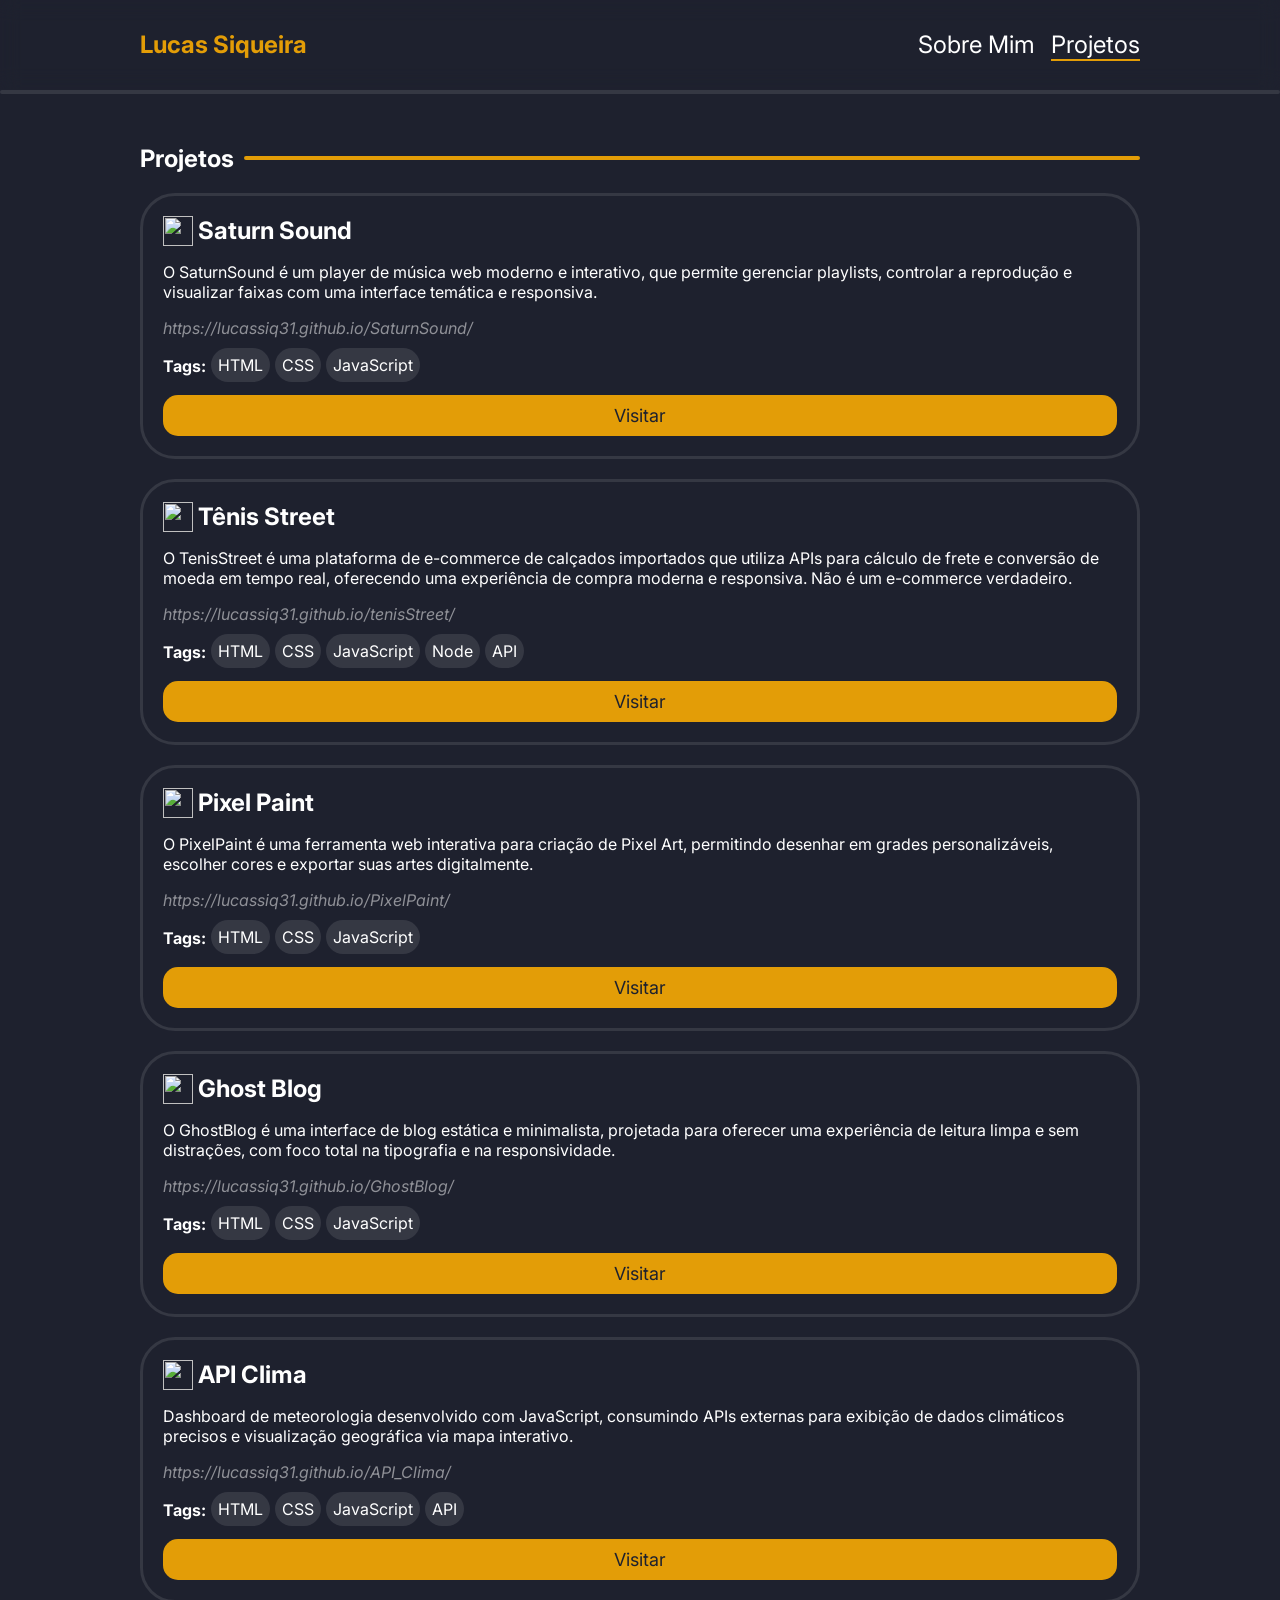
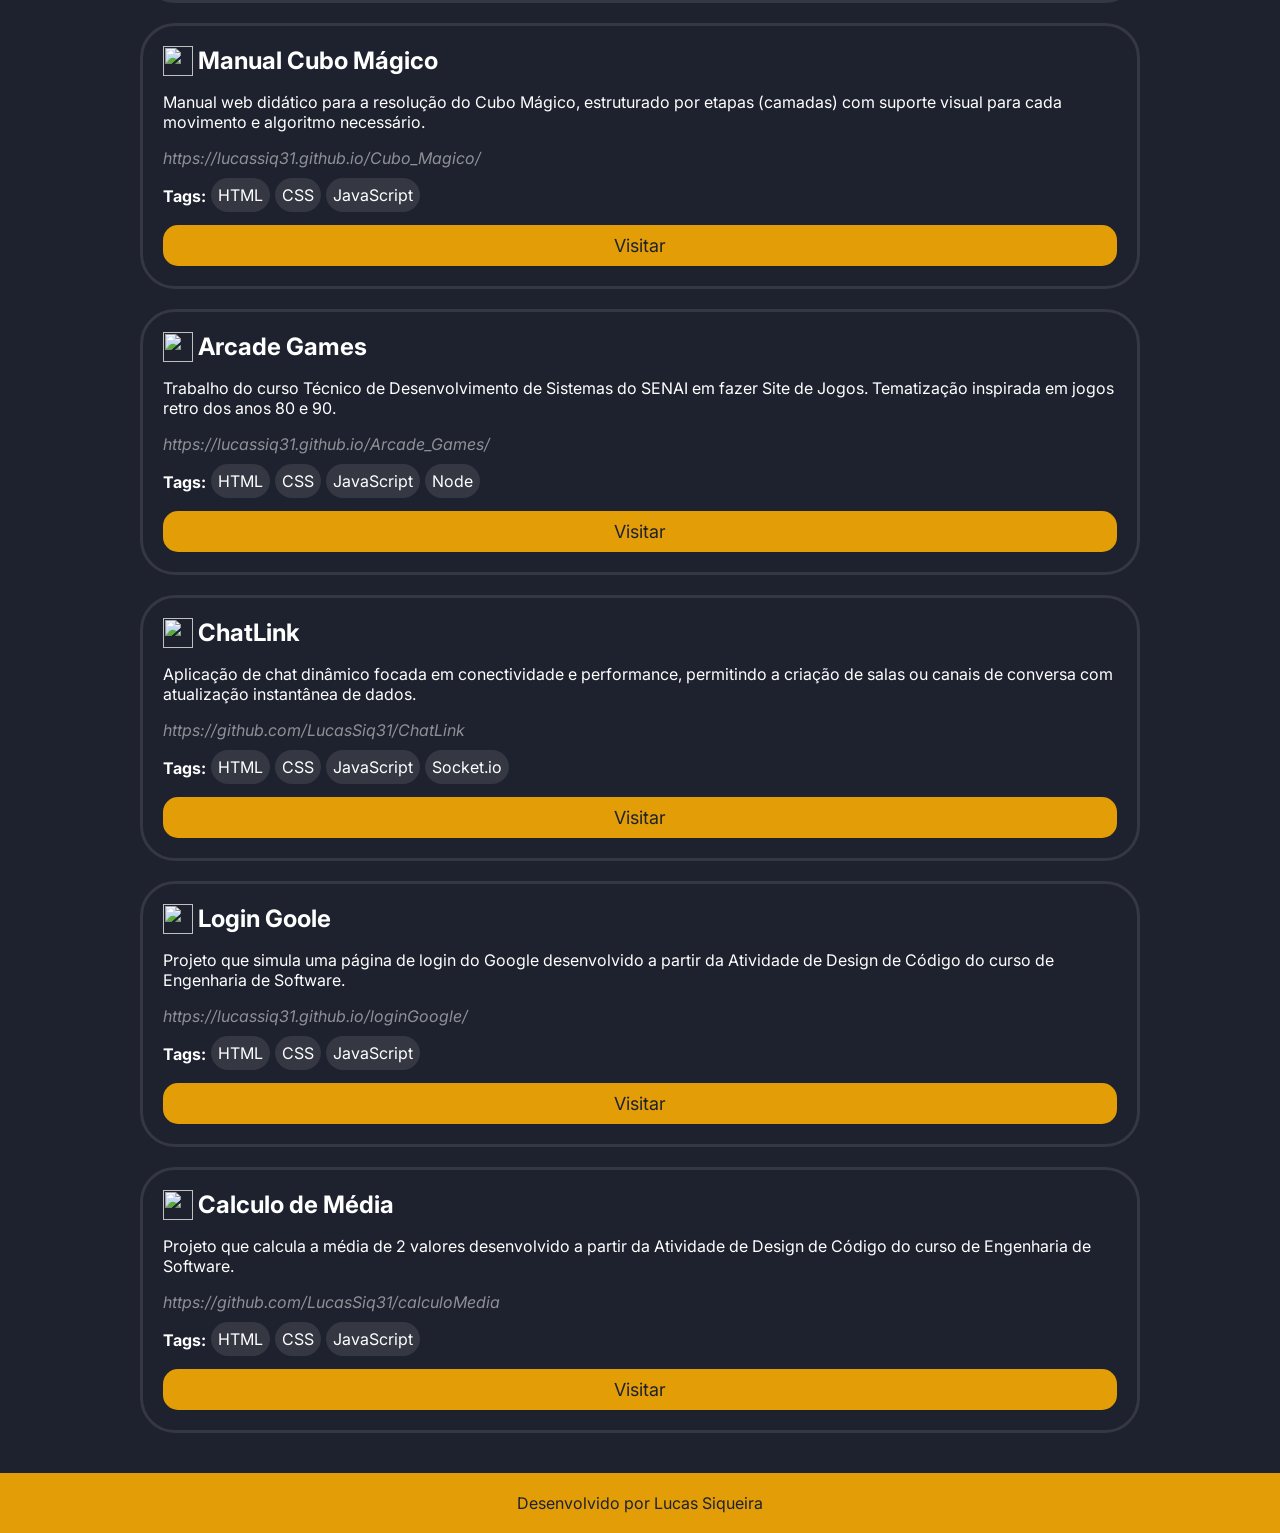
==== projetos.html @ 14bd9e9c "Update projetos.html" ====
<!DOCTYPE html>
<html lang="pt-br">
<head>
    <meta charset="UTF-8">
    <meta name="viewport" content="width=device-width, initial-scale=1.0">
    <title>Projetos | Lucas Siqueira</title>

    <link rel="stylesheet" href="style.css">
    <link rel="shortcut icon" href="icons/favicon.png" type="image/x-icon">
</head>
<body>
    <!-- Cabeçalho -->
    <header>
        <div class="container">
            <p class="nome">Lucas Siqueira</p>

            <!-- Link para as páginas -->
            <div>
                <a href="index.html">Sobre Mim</a>
                <a href="projetos.html" class="destaque">Projetos</a>
            </div>
        </div>
    </header>
    <hr class="linha">

    <!-- Corpo -->
    <main>
        <div class="container">
            <!-- Projetos -->
            <div class="titulo">
                <h2>Projetos</h2>
                <hr>
            </div>

            <div class="card_projeto">
                <div>
                    <img src='https://lucassiq31.github.io/SaturnSound/Icons/icon.png'/>
                    <h2>Saturn Sound</h2>
                </div>
                <p>O SaturnSound é um player de música web moderno e interativo, que permite gerenciar playlists, controlar a reprodução e visualizar faixas com uma interface temática e responsiva.</p>
                <p class="link">https://lucassiq31.github.io/SaturnSound/</p>
                <div class="tags">
                    <b>Tags: </b>
                    <p>HTML</p>
                    <p>CSS</p>
                    <p>JavaScript</p>
                </div>
                <button onclick="window.open('https://lucassiq31.github.io/SaturnSound/')">Visitar</button>
            </div>

            <div class="card_projeto">
                <div>
                    <img src='https://lucassiq31.github.io/tenisStreet/Imagens/favicon.png'/>
                    <h2>Tênis Street</h2>
                </div>
                <p>O TenisStreet é uma plataforma de e-commerce de calçados importados que utiliza APIs para cálculo de frete e conversão de moeda em tempo real, oferecendo uma experiência de compra moderna e responsiva. Não é um e-commerce verdadeiro.</p>
                <p class="link">https://lucassiq31.github.io/tenisStreet/</p>
                <div class="tags">
                    <b>Tags: </b>
                    <p>HTML</p>
                    <p>CSS</p>
                    <p>JavaScript</p>
                    <p>Node</p>
                    <p>API</p>
                </div>
                <button onclick="window.open('https://lucassiq31.github.io/tenisStreet/')">Visitar</button>
            </div>

            <div class="card_projeto">
                <div>
                    <img src='https://lucassiq31.github.io/PixelPaint/favicon.png'/>
                    <h2>Pixel Paint</h2>
                </div>
                <p>O PixelPaint é uma ferramenta web interativa para criação de Pixel Art, permitindo desenhar em grades personalizáveis, escolher cores e exportar suas artes digitalmente.</p>
                <p class="link">https://lucassiq31.github.io/PixelPaint/</p>
                <div class="tags">
                    <b>Tags: </b>
                    <p>HTML</p>
                    <p>CSS</p>
                    <p>JavaScript</p>
                </div>
                <button onclick="window.open('https://lucassiq31.github.io/PixelPaint/')">Visitar</button>
            </div>

            <div class="card_projeto">
                <div>
                    <img src='https://lucassiq31.github.io/GhostBlog/img/logo.png'/>
                    <h2>Ghost Blog</h2>
                </div>
                <p>O GhostBlog é uma interface de blog estática e minimalista, projetada para oferecer uma experiência de leitura limpa e sem distrações, com foco total na tipografia e na responsividade.</p>
                <p class="link">https://lucassiq31.github.io/GhostBlog/</p>
                <div class="tags">
                    <b>Tags: </b>
                    <p>HTML</p>
                    <p>CSS</p>
                    <p>JavaScript</p>
                </div>
                <button onclick="window.open('https://lucassiq31.github.io/GhostBlog/')">Visitar</button>
            </div>

            <div class="card_projeto">
                <div>
                    <img src='https://lucassiq31.github.io/API_Clima/dia.png'/>
                    <h2>API Clima</h2>
                </div>
                <p>Dashboard de meteorologia desenvolvido com JavaScript, consumindo APIs externas para exibição de dados climáticos precisos e visualização geográfica via mapa interativo.</p>
                <p class="link">https://lucassiq31.github.io/API_Clima/</p>
                <div class="tags">
                    <b>Tags: </b>
                    <p>HTML</p>
                    <p>CSS</p>
                    <p>JavaScript</p>
                    <p>API</p>
                </div>
                <button onclick="window.open('https://lucassiq31.github.io/API_Clima/')">Visitar</button>
            </div>

            <div class="card_projeto">
                <div>
                    <img src='https://lucassiq31.github.io/Cubo_Magico/img/logo.png'/>
                    <h2>Manual Cubo Mágico</h2>
                </div>
                <p>Manual web didático para a resolução do Cubo Mágico, estruturado por etapas (camadas) com suporte visual para cada movimento e algoritmo necessário.</p>
                <p class="link">https://lucassiq31.github.io/Cubo_Magico/</p>
                <div class="tags">
                    <b>Tags: </b>
                    <p>HTML</p>
                    <p>CSS</p>
                    <p>JavaScript</p>
                </div>
                <button onclick="window.open('https://lucassiq31.github.io/Cubo_Magico/')">Visitar</button>
            </div>

            <div class="card_projeto">
                <div>
                    <img src='https://lucassiq31.github.io/Arcade_Games/imagens/favicon.png'/>
                    <h2>Arcade Games</h2>
                </div>
                <p>Trabalho do curso Técnico de Desenvolvimento de Sistemas do SENAI em fazer Site de Jogos. Tematização inspirada em jogos retro dos anos 80 e 90.</p>
                <p class="link">https://lucassiq31.github.io/Arcade_Games/</p>
                <div class="tags">
                    <b>Tags: </b>
                    <p>HTML</p>
                    <p>CSS</p>
                    <p>JavaScript</p>
                    <p>Node</p>
                </div>
                <button onclick="window.open('https://lucassiq31.github.io/Arcade_Games/')">Visitar</button>
            </div>

            <div class="card_projeto">
                <div>
                    <img src='https://raw.githubusercontent.com/LucasSiq31/ChatLink/refs/heads/main/public/imagens/favicon.ico'/>
                    <h2>ChatLink</h2>
                </div>
                <p>Aplicação de chat dinâmico focada em conectividade e performance, permitindo a criação de salas ou canais de conversa com atualização instantânea de dados.</p>
                <p class="link">https://github.com/LucasSiq31/ChatLink</p>
                <div class="tags">
                    <b>Tags: </b>
                    <p>HTML</p>
                    <p>CSS</p>
                    <p>JavaScript</p>
                    <p>Socket.io</p>
                </div>
                <button onclick="window.open('https://github.com/LucasSiq31/ChatLink')">Visitar</button>
            </div>

            <div class="card_projeto">
                <div>
                    <img src='https://lucassiq31.github.io/loginGoogle/img/google.png'/>
                    <h2>Login Goole</h2>
                </div>
                <p>Projeto que simula uma página de login do Google desenvolvido a partir da Atividade de Design de Código do curso de Engenharia de Software.</p>
                <p class="link">https://lucassiq31.github.io/loginGoogle/</p>
                <div class="tags">
                    <b>Tags: </b>
                    <p>HTML</p>
                    <p>CSS</p>
                    <p>JavaScript</p>
                </div>
                <button onclick="window.open('https://lucassiq31.github.io/loginGoogle/')">Visitar</button>
            </div>

            <div class="card_projeto">
                <div>
                    <img src='https://github.com/LucasSiq31/calculoMedia/icon.png'/>
                    <h2>Calculo de Média</h2>
                </div>
                <p>Projeto que calcula a média de 2 valores desenvolvido a partir da Atividade de Design de Código do curso de Engenharia de Software.</p>
                <p class="link">https://github.com/LucasSiq31/calculoMedia</p>
                <div class="tags">
                    <b>Tags: </b>
                    <p>HTML</p>
                    <p>CSS</p>
                    <p>JavaScript</p>
                </div>
                <button onclick="window.open('https://github.com/LucasSiq31/calculoMedia')">Visitar</button>
            </div>
        </div>
    </main>

    <footer>
        Desenvolvido por Lucas Siqueira
    </footer>
</body>

</html>
---- style.css ----
@import url('https://fonts.googleapis.com/css2?family=Inter:ital,opsz,wght@0,14..32,100..900;1,14..32,100..900&display=swap');

*{
    font-family: Inter;
    color: white;
}

body{
    background-color: #1e212e;
    margin: 0px;
    margin-top: 90px;
}

.container{
    max-width: 1000px;
    margin: 0 auto;
    padding: 0 30px 0 30px
}

/* CSS HEADER */
header{
    font-size: x-large;
    position: fixed;
    top: 0;
    width: 100%;
    backdrop-filter: blur(10px); /* Intensidade do desfoque */
    -webkit-backdrop-filter: blur(10px);
}

header .container{
    padding: 30px;
    display: flex;
    justify-content: space-between;
}

.nome{
    color: #e39d07;
    font-weight: bold;
}

header p{margin: 0px;}

header a{
    margin-left: 10px;
    text-decoration: none;
    transition: 0.3s;
}
header a:hover{
    color: #e0811b;
    transition: 0.3s;
}

.destaque{
    border-bottom: 2px solid #e39d07;
}

.linha{
    border: 2px solid rgb(255, 255, 255, 0.1);
    border-radius: 5px;
    margin-bottom: 30px;
}

/* CSS MAIN - SOBRE MIM */

.titulo{
    display: flex;
    align-items: center;
    margin-top: 30px;
}

.titulo h2{
    padding-right: 10px;
    white-space: nowrap;
}
.titulo hr{
    width: 100%;
    height: 0px;
    border: 2px solid #e39d07;
    border-radius: 5px;
}

.informacoes{
    display: flex;
    align-items: center;
    font-size: x-large;
}
.fotoPerfil{
    width: 300px;
    height: 300px;
    border-radius: 50%;
    margin-right: 30px;
}

.informacoes span{
    /* color: #E39D07; */
    background: -webkit-linear-gradient(#e39d07, #e0811b);
    -webkit-background-clip: text;
    -webkit-text-fill-color: transparent;
}

.informacoes p, .card_contato p{
    color: rgb(255, 255, 255, 0.5);
    font-style: italic;
}

.resumo{
    font-size: large;
}

li{
    font-size: large;
}

ul li::marker {
  color: #E39D07; /* cor da bolinha */
}

.ferramentas{
    display: flex;
    justify-content: center;
    flex-wrap: wrap;
    gap: 10px;
}
.ferramentas div{
    padding: 20px;
    border: 3px solid #e39d07;
    border-radius: 30px;
    transition: 0.3s;
}
.ferramentas div:hover{
    transform: translateY(-10px);
    transition: 0.3s;
}

.ferramentas img{
    width: 60px;
    height: 60px;
}

.card_contato{
    display: flex;
    margin-bottom: 20px;
    padding: 15px;
    border: 3px solid rgb(255, 255, 255, 0.1);
    border-radius: 35px;
    text-decoration: none;
    transition: 0.3s;
}
.card_contato:hover{
    border: 3px solid #E39D07;
    scale: 1.01;
    transition: 0.3s;
}

.card_contato img{
    background: linear-gradient(135deg,#e39d07 0%, #e0811b 100%);
    margin-right: 20px;
    width: 60px;
    height: 60px;
    padding: 20px;
    border-radius: 15px;
}

.card_contato h2, .card_contato p{
    margin: 0px;
}

.card_contato div{
    display: flex;
    flex-direction: column;
    justify-content: space-evenly
}

/* CSS MAIN - PROJETOS */
.card_projeto{
    padding: 20px;
    border: 3px solid rgb(255, 255, 255, 0.1);
    border-radius: 35px;
    margin-bottom: 20px;
}
.card_projeto div{
    display: flex;
    align-items: center;
    flex-wrap: wrap
}
.card_projeto img{
    width: 30px;
    height: 30px;
    margin-right: 5px;
}
.card_projeto h2{
    margin: 0;
}
.link{
    color: rgb(255, 255, 255, 0.5);
    font-style: italic;
    margin: 0;
    overflow-wrap: break-word;
}
.tags{margin: 10px 0;}
.tags b{
    margin-right: 5px;
}
.tags p{
    background-color: rgb(255, 255, 255, 0.1);
    padding: 7px;
    border-radius: 30px;
    margin: 0 5px 3px 0;

}
.card_projeto button{
    width: 100%;
    text-align: center;
    background-color: #e39d07;
    text-decoration: none;
    padding: 10px;
    font-size: large;
    border: 0;
    color: #1e212e;
    border-radius: 15px;
    cursor: pointer;
    transition: 0.3s;
}
.card_projeto button:hover{
    background-color: #e0811b;
    scale: 1.01;
    transition: 0.3s;
}

/* CSS RODAPÉ */
footer{
    background-color: #e39d07;
    text-align: center;
    color: #1e212e;
    padding: 20px;
    margin-top: 40px;
}

/* Media Query */
@media (max-width: 740px){
    header{
    font-size: large;
    }

    .informacoes{
        font-size: large;
    }
        
    .resumo{
        font-size: medium;
    }

    li{
        font-size: medium;
    }
    .card_projeto button{
        font-size: medium;
    }

    .fotoPerfil{
        width: 200px;
        height: 200px;
        margin-right: 20px;
    }
}

@media (max-width: 550px){
    header a{
        font-size: small;
    }
    .informacoes{
        display: flex;
        align-items: center;
        flex-direction: column;
        text-align: center;
    }
    .fotoPerfil{
        margin-right: 0px;
    }
    .card_contato{
        padding: 10px;
        border-radius: 20px;
    }
    .card_contato img{
        margin-right: 10px;
        width: 30px;
        height: 30px;
        padding: 10px;
        border-radius: 10;
    }
    .card_contato h2{
        font-size: medium;
    }
    .card_contato p{
        font-size: small;
    }
}
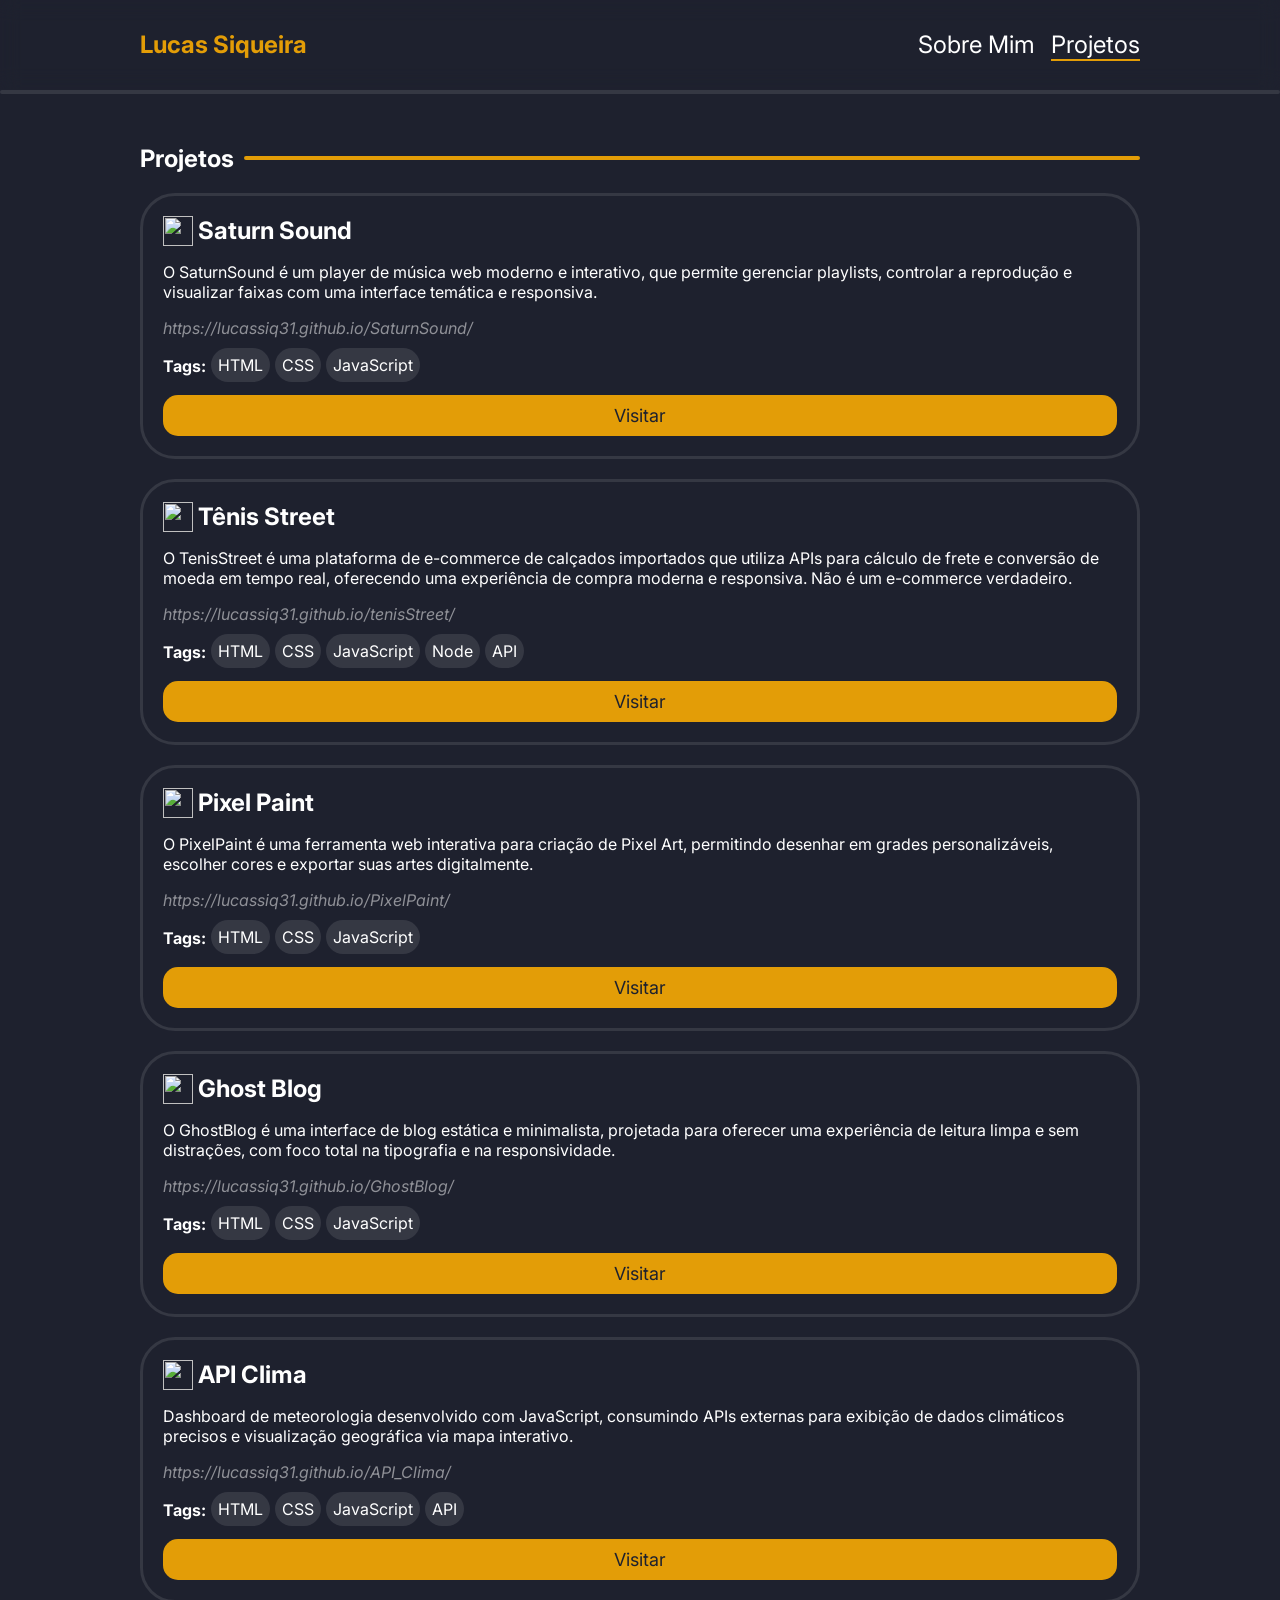
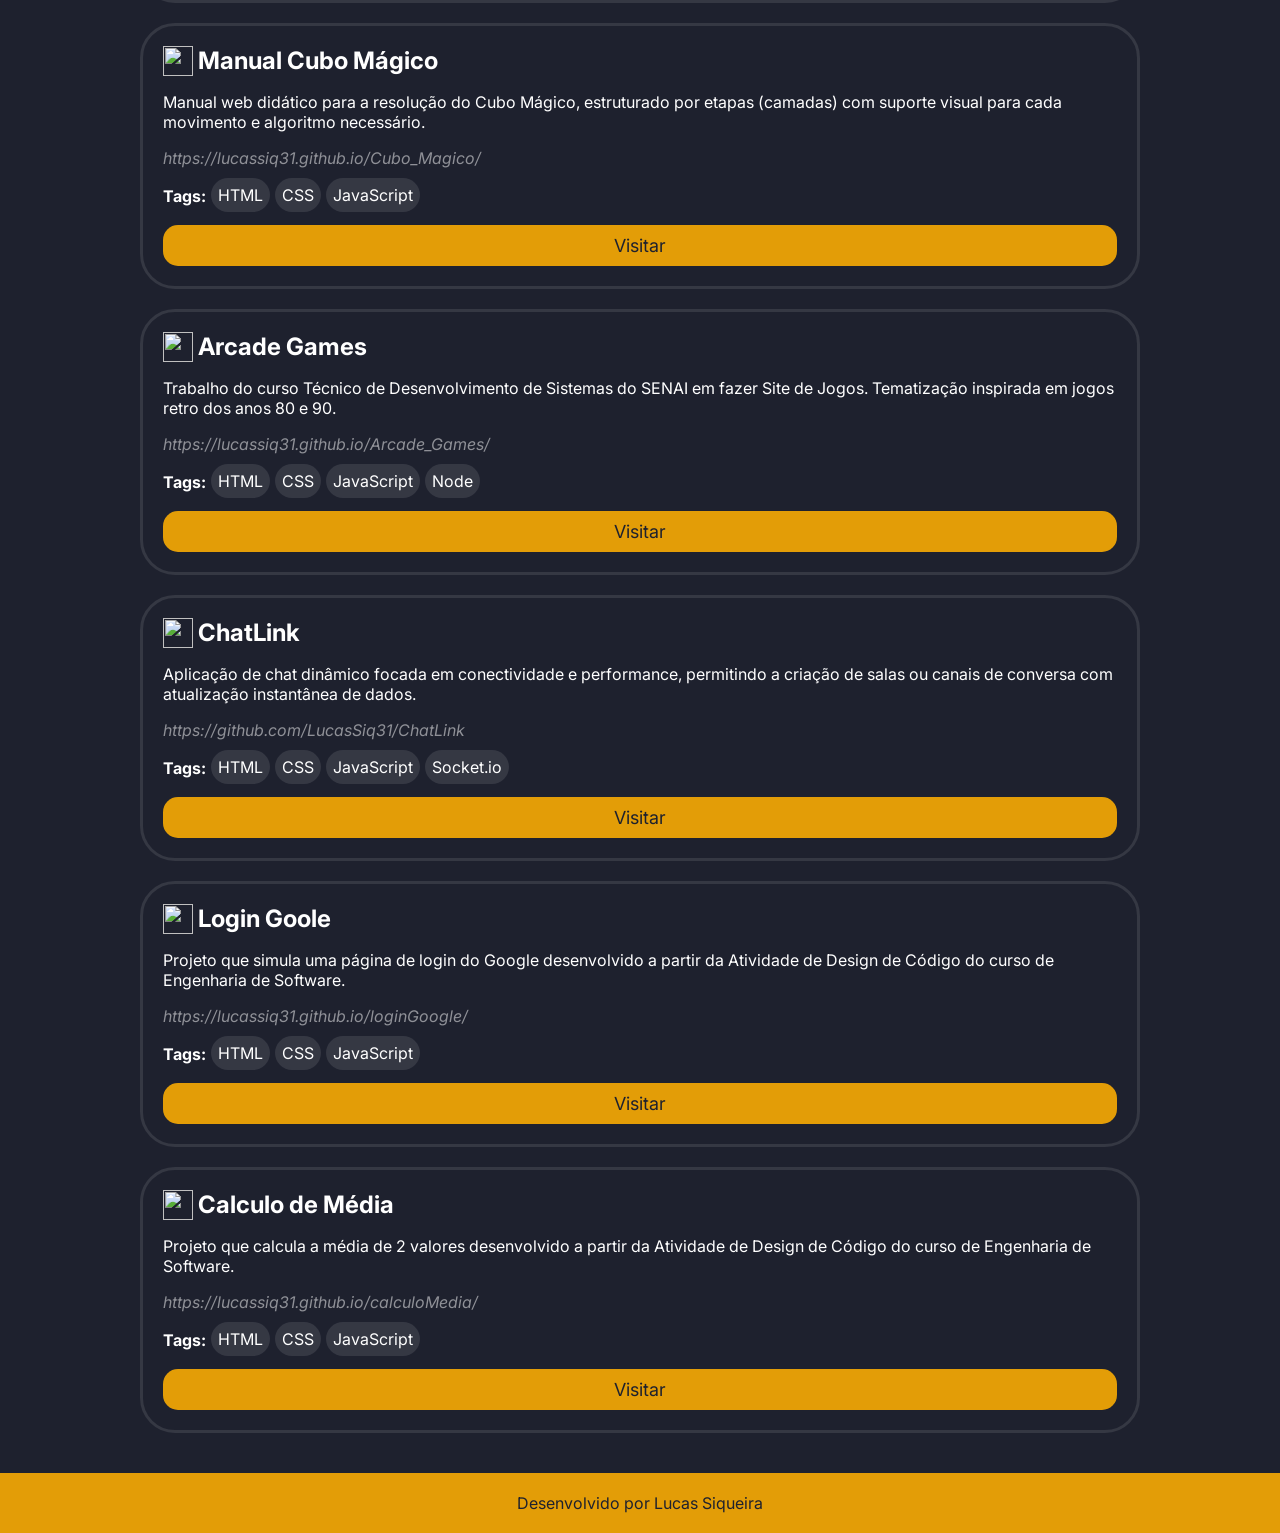
==== commit 79f4794a: "Update projetos.html" ====
--- a/projetos.html
+++ b/projetos.html
@@ -183,18 +183,18 @@
 
             <div class="card_projeto">
                 <div>
-                    <img src='https://github.com/LucasSiq31/calculoMedia/icon.png'/>
+                    <img src='https://lucassiq31.github.io/calculoMedia/icon.png'/>
                     <h2>Calculo de Média</h2>
                 </div>
                 <p>Projeto que calcula a média de 2 valores desenvolvido a partir da Atividade de Design de Código do curso de Engenharia de Software.</p>
-                <p class="link">https://github.com/LucasSiq31/calculoMedia</p>
-                <div class="tags">
-                    <b>Tags: </b>
-                    <p>HTML</p>
-                    <p>CSS</p>
-                    <p>JavaScript</p>
-                </div>
-                <button onclick="window.open('https://github.com/LucasSiq31/calculoMedia')">Visitar</button>
+                <p class="link">https://lucassiq31.github.io/calculoMedia/</p>
+                <div class="tags">
+                    <b>Tags: </b>
+                    <p>HTML</p>
+                    <p>CSS</p>
+                    <p>JavaScript</p>
+                </div>
+                <button onclick="window.open('https://lucassiq31.github.io/calculoMedia/')">Visitar</button>
             </div>
         </div>
     </main>
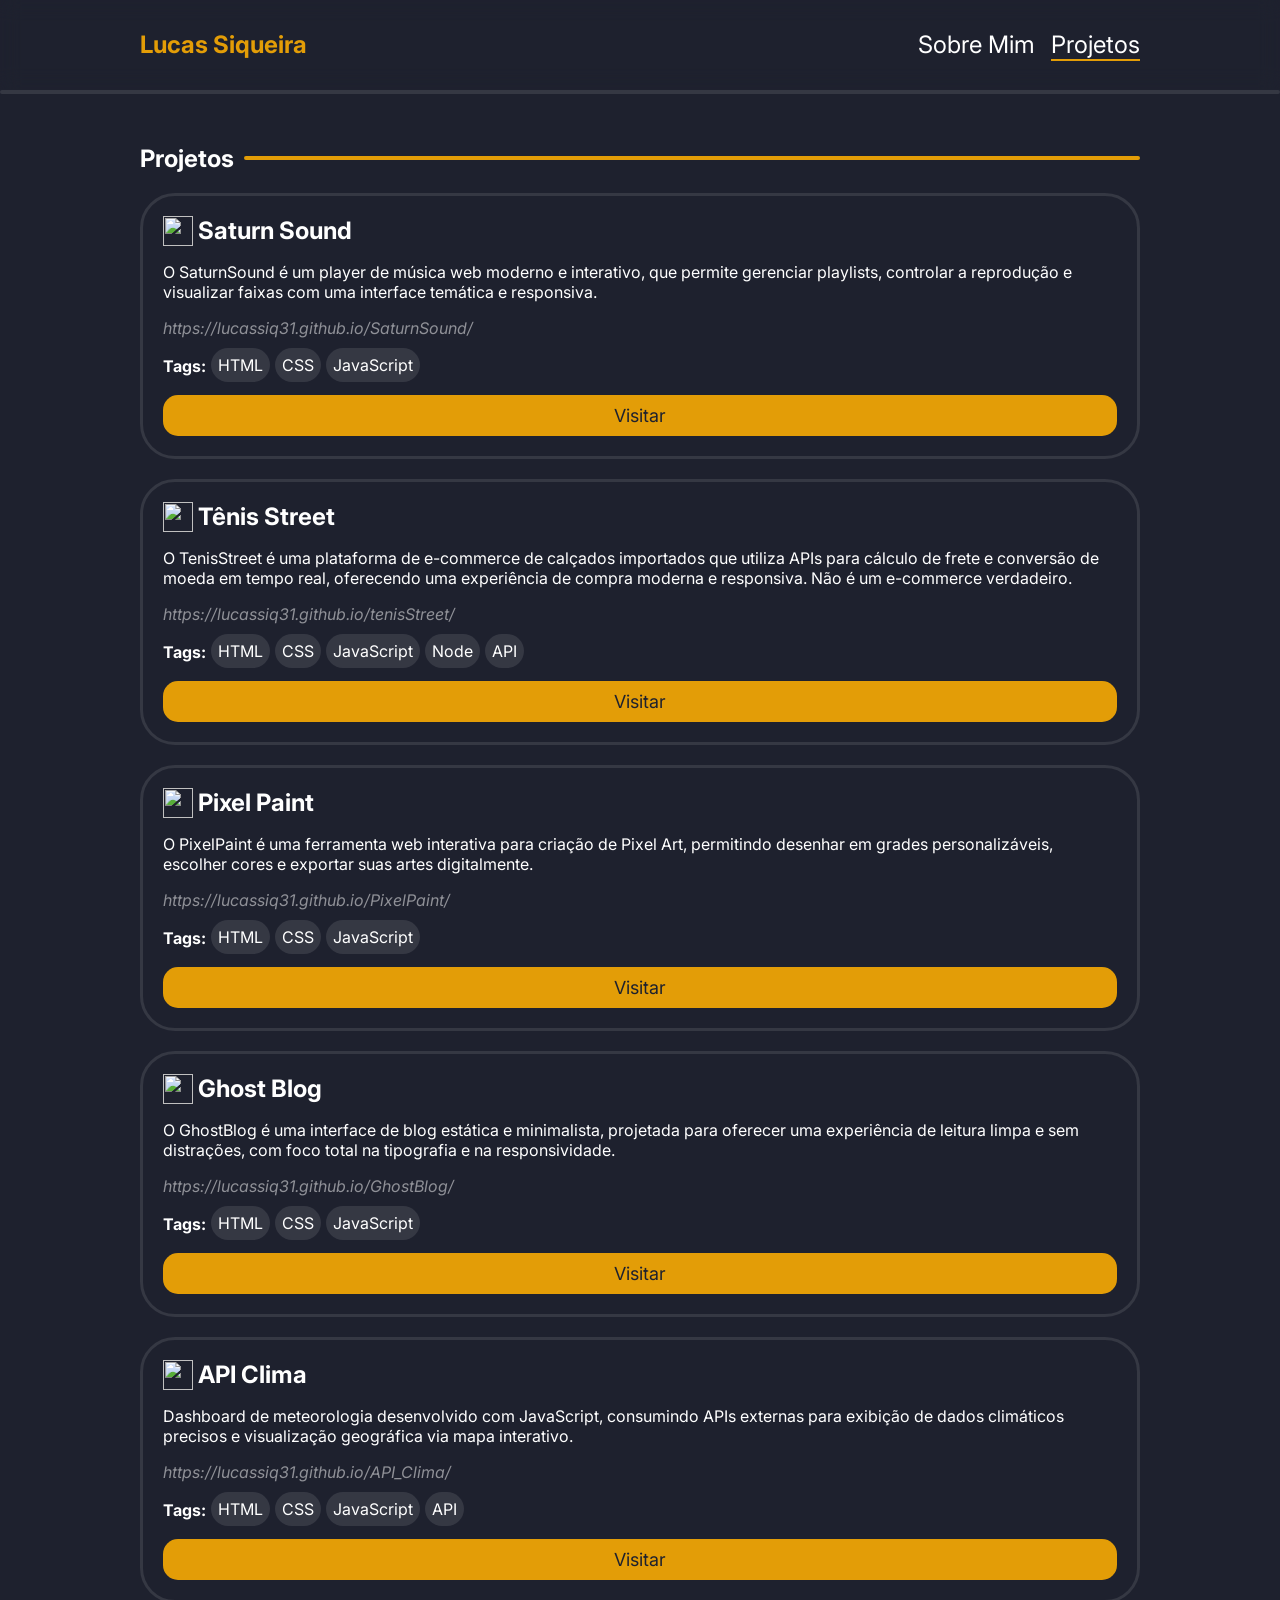
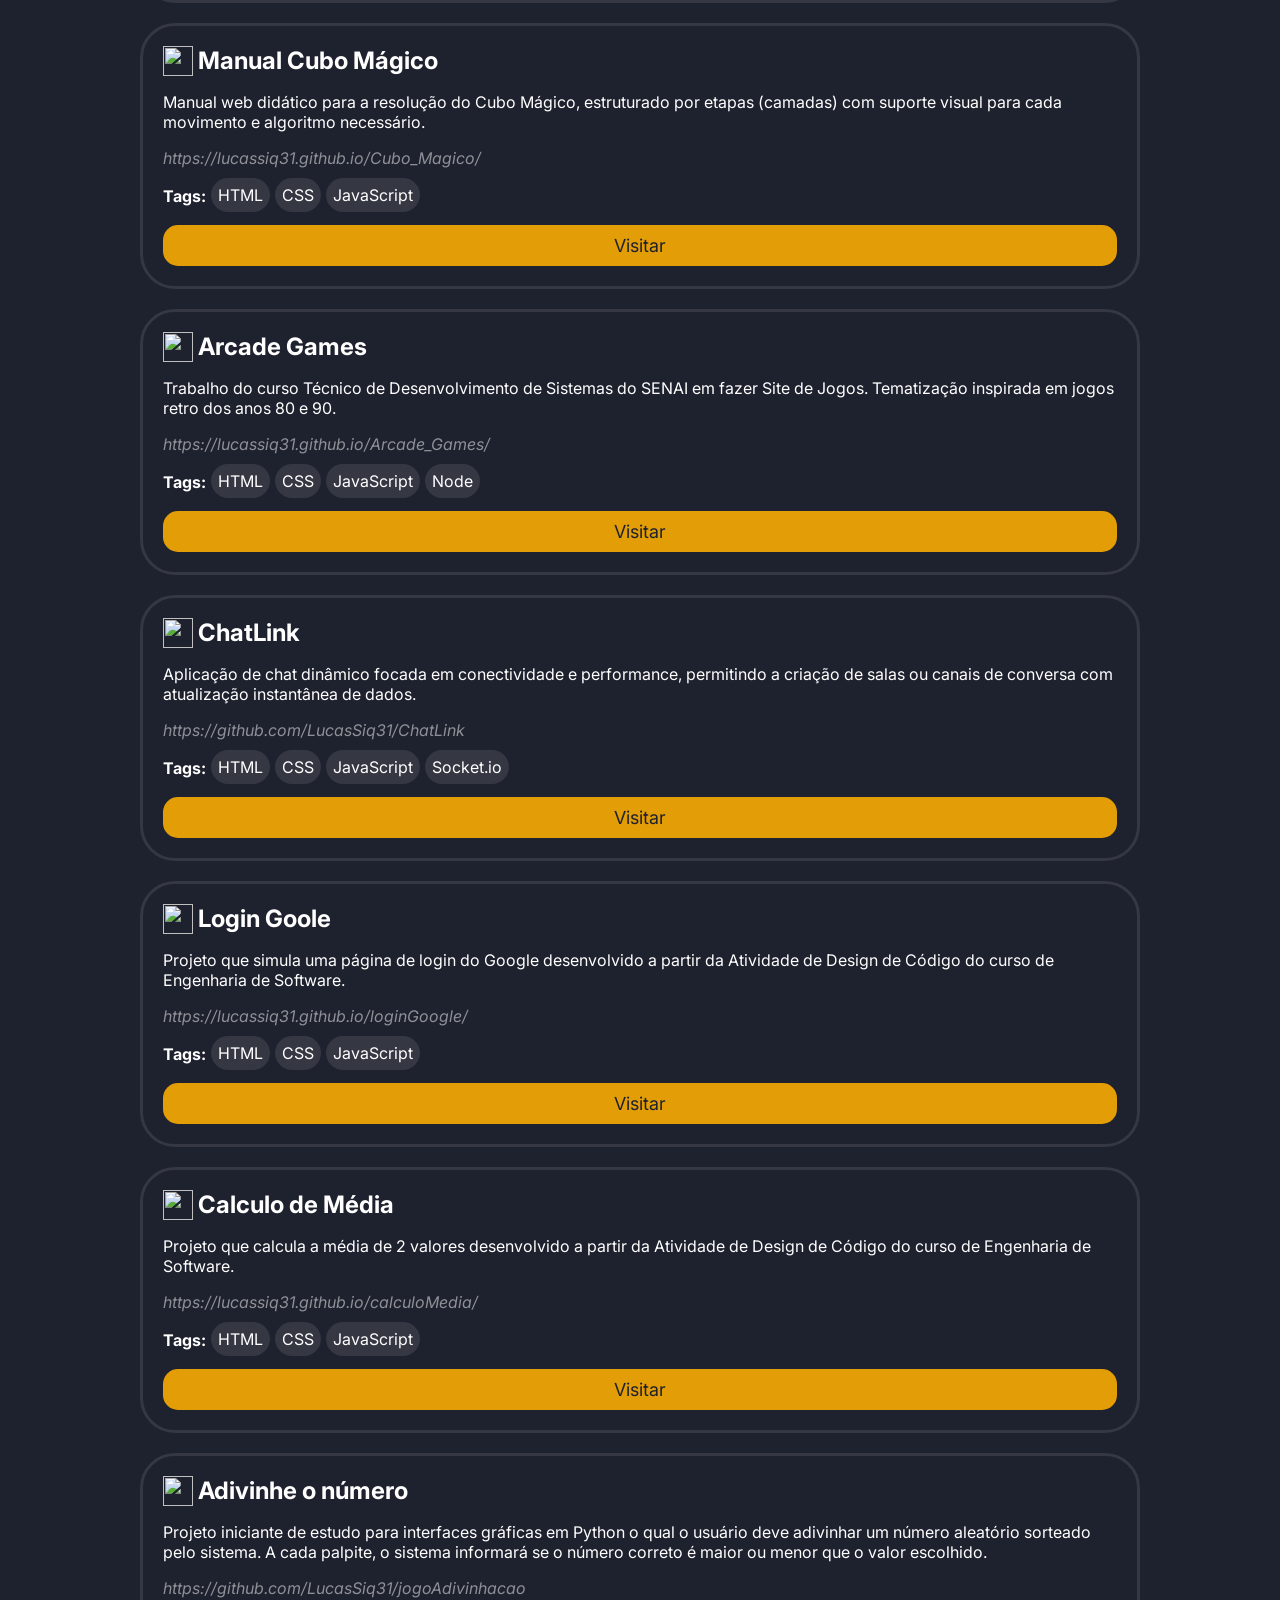
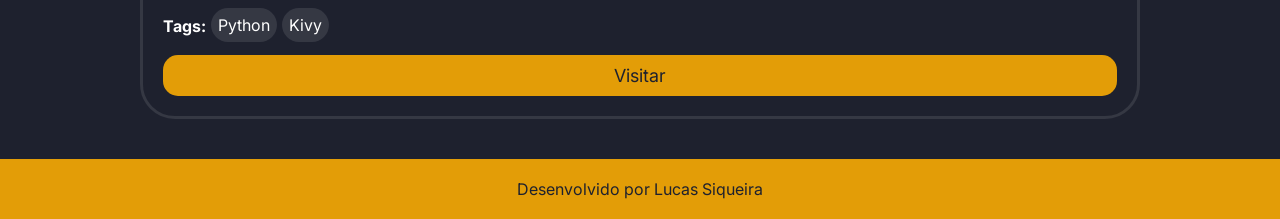
==== commit 72caeb18: "Update projetos.html" ====
--- a/projetos.html
+++ b/projetos.html
@@ -180,7 +180,7 @@
                 </div>
                 <button onclick="window.open('https://lucassiq31.github.io/loginGoogle/')">Visitar</button>
             </div>
-
+            
             <div class="card_projeto">
                 <div>
                     <img src='https://lucassiq31.github.io/calculoMedia/icon.png'/>
@@ -195,6 +195,21 @@
                     <p>JavaScript</p>
                 </div>
                 <button onclick="window.open('https://lucassiq31.github.io/calculoMedia/')">Visitar</button>
+            </div>
+
+            <div class="card_projeto">
+                <div>
+                    <img src='https://raw.githubusercontent.com/LucasSiq31/jogoAdivinhacao/refs/heads/main/img/Logo.png'/>
+                    <h2>Adivinhe o número</h2>
+                </div>
+                <p>Projeto iniciante de estudo para interfaces gráficas em Python o qual o usuário deve adivinhar um número aleatório sorteado pelo sistema. A cada palpite, o sistema informará se o número correto é maior ou menor que o valor escolhido.</p>
+                <p class="link">https://github.com/LucasSiq31/jogoAdivinhacao</p>
+                <div class="tags">
+                    <b>Tags: </b>
+                    <p>Python</p>
+                    <p>Kivy</p>
+                </div>
+                <button onclick="window.open('https://github.com/LucasSiq31/jogoAdivinhacao')">Visitar</button>
             </div>
         </div>
     </main>
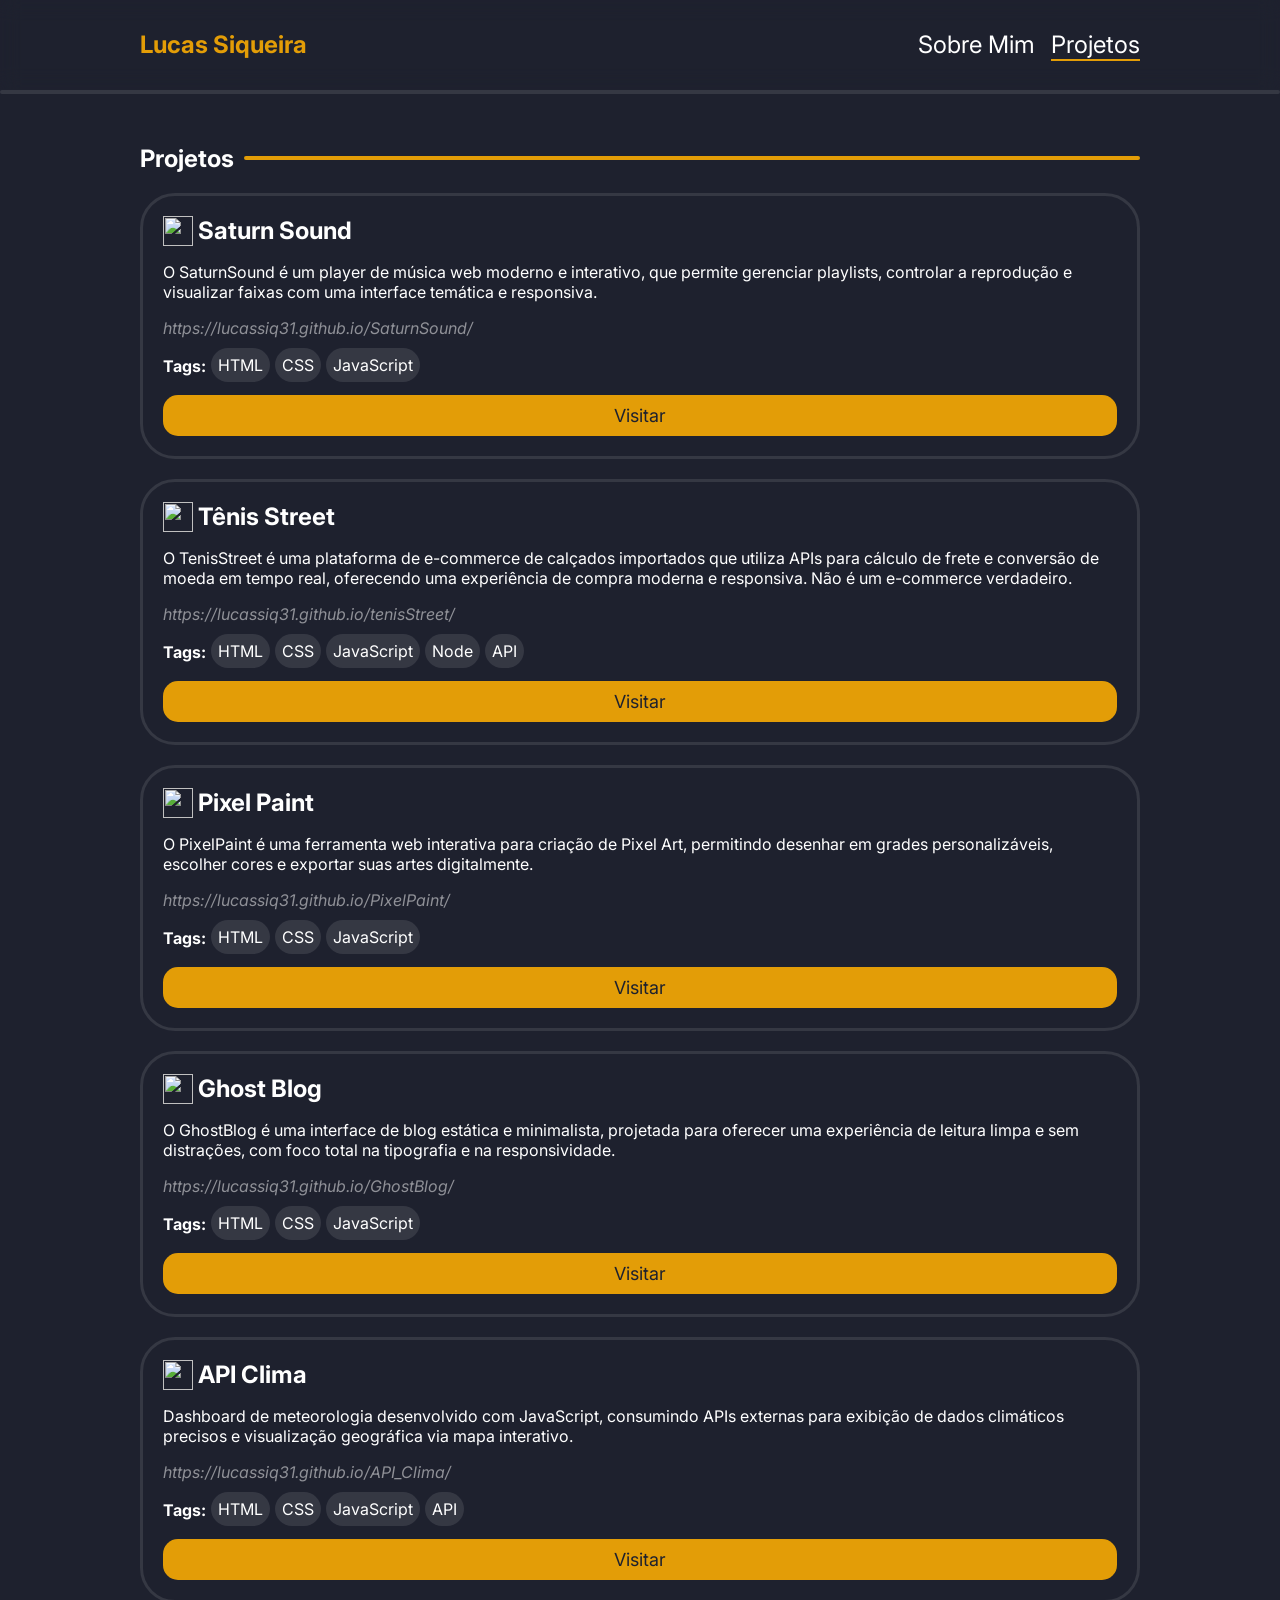
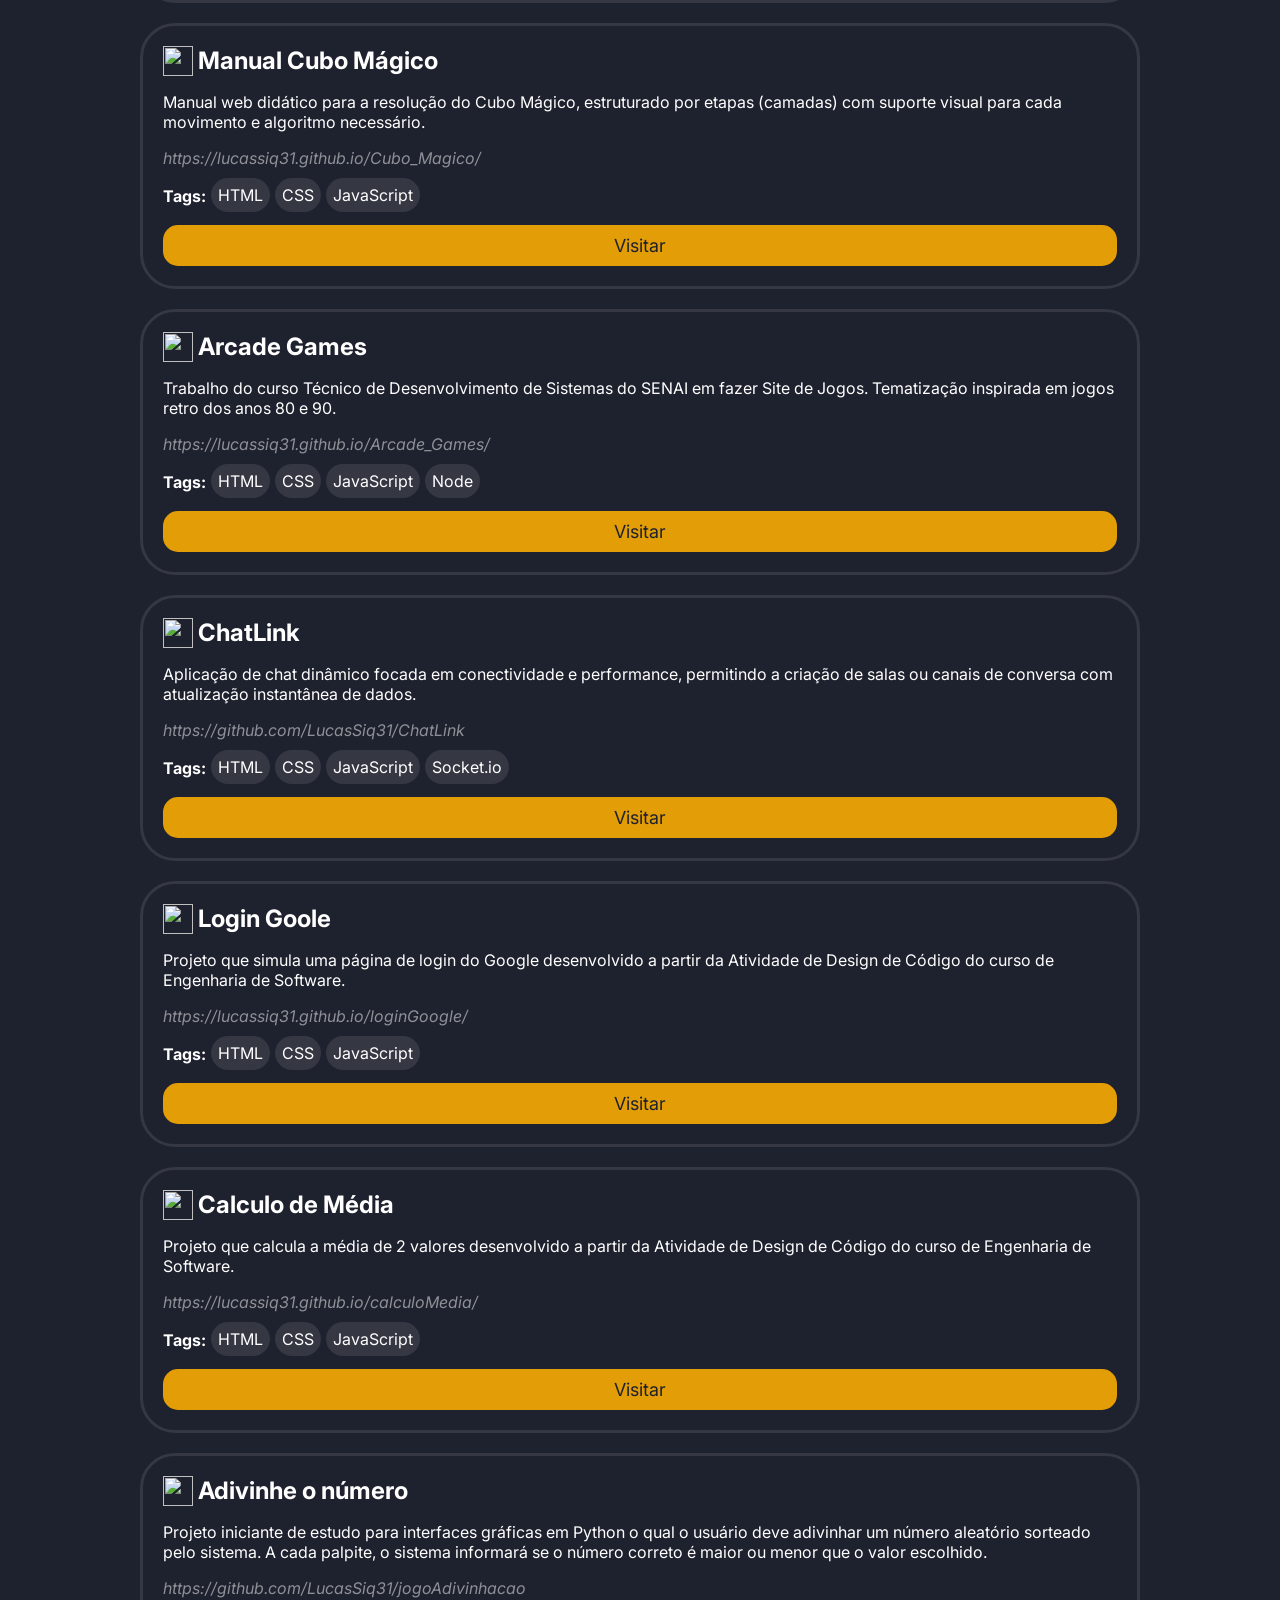
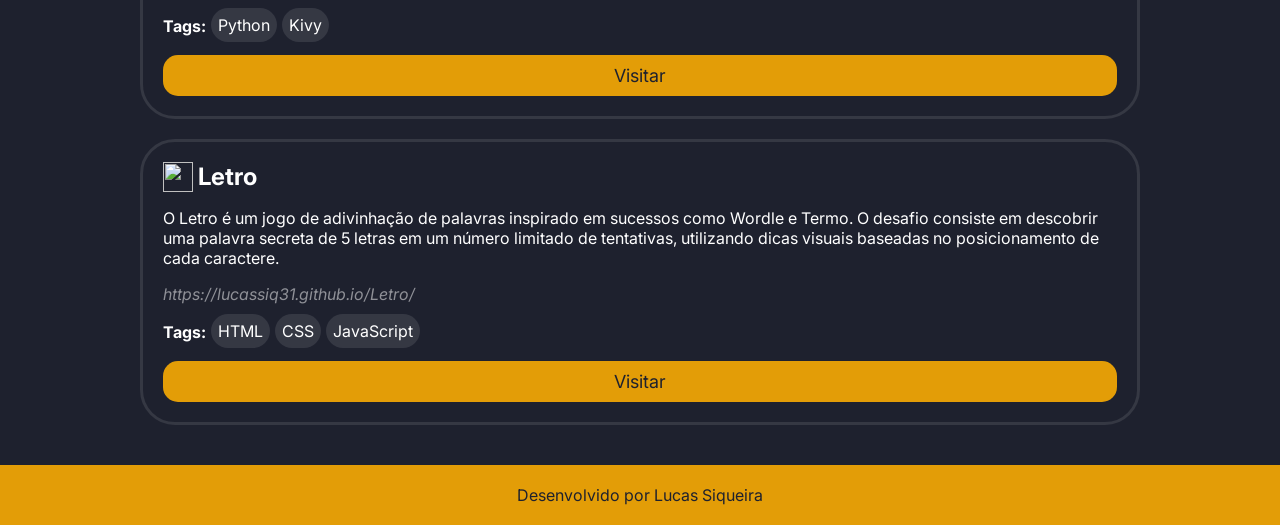
==== commit be35b36e: "Update projetos.html" ====
--- a/projetos.html
+++ b/projetos.html
@@ -211,6 +211,22 @@
                 </div>
                 <button onclick="window.open('https://github.com/LucasSiq31/jogoAdivinhacao')">Visitar</button>
             </div>
+
+            <div class="card_projeto">
+                <div>
+                    <img src='https://lucassiq31.github.io/Letro/img/favicon.png'/>
+                    <h2>Letro</h2>
+                </div>
+                <p>O Letro é um jogo de adivinhação de palavras inspirado em sucessos como Wordle e Termo. O desafio consiste em descobrir uma palavra secreta de 5 letras em um número limitado de tentativas, utilizando dicas visuais baseadas no posicionamento de cada caractere.</p>
+                <p class="link">https://lucassiq31.github.io/Letro/</p>
+                <div class="tags">
+                    <b>Tags: </b>
+                    <p>HTML</p>
+                    <p>CSS</p>
+                    <p>JavaScript</p>
+                </div>
+                <button onclick="window.open('https://lucassiq31.github.io/Letro/')">Visitar</button>
+            </div>
         </div>
     </main>
 
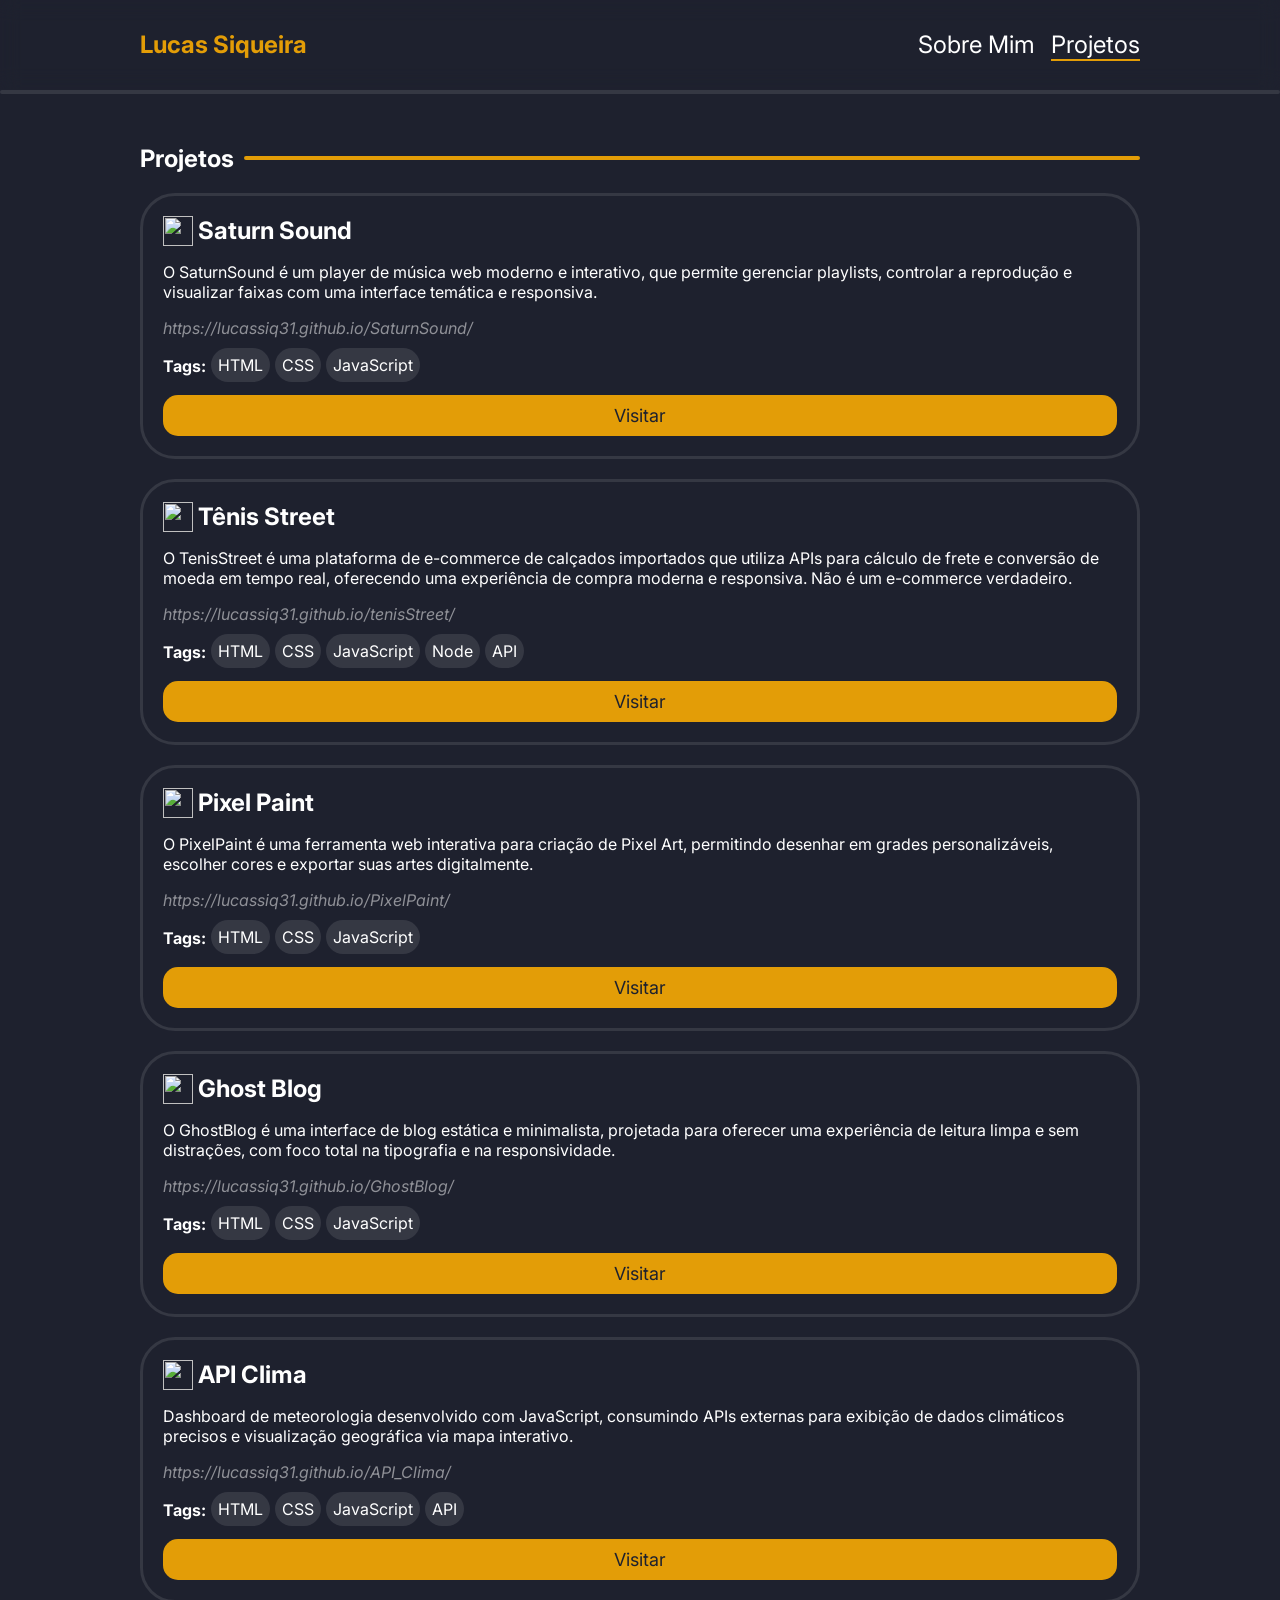
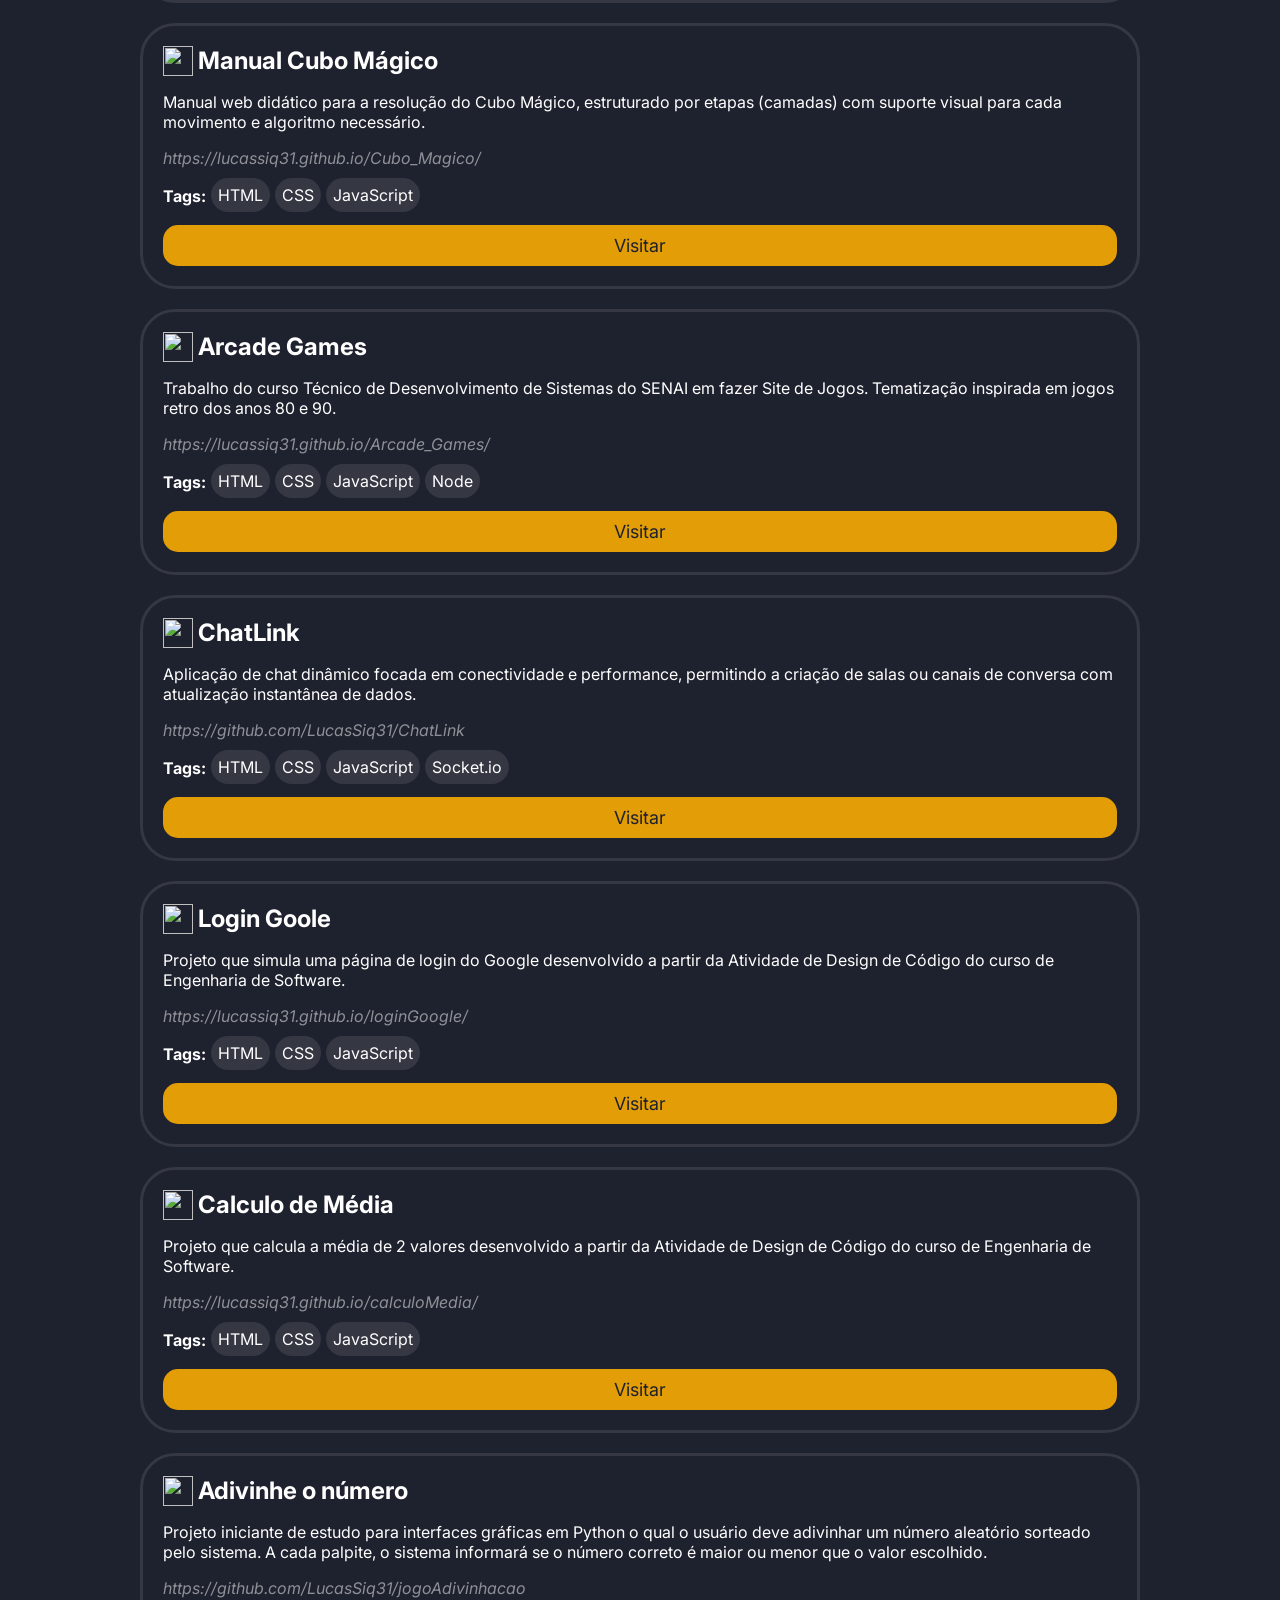
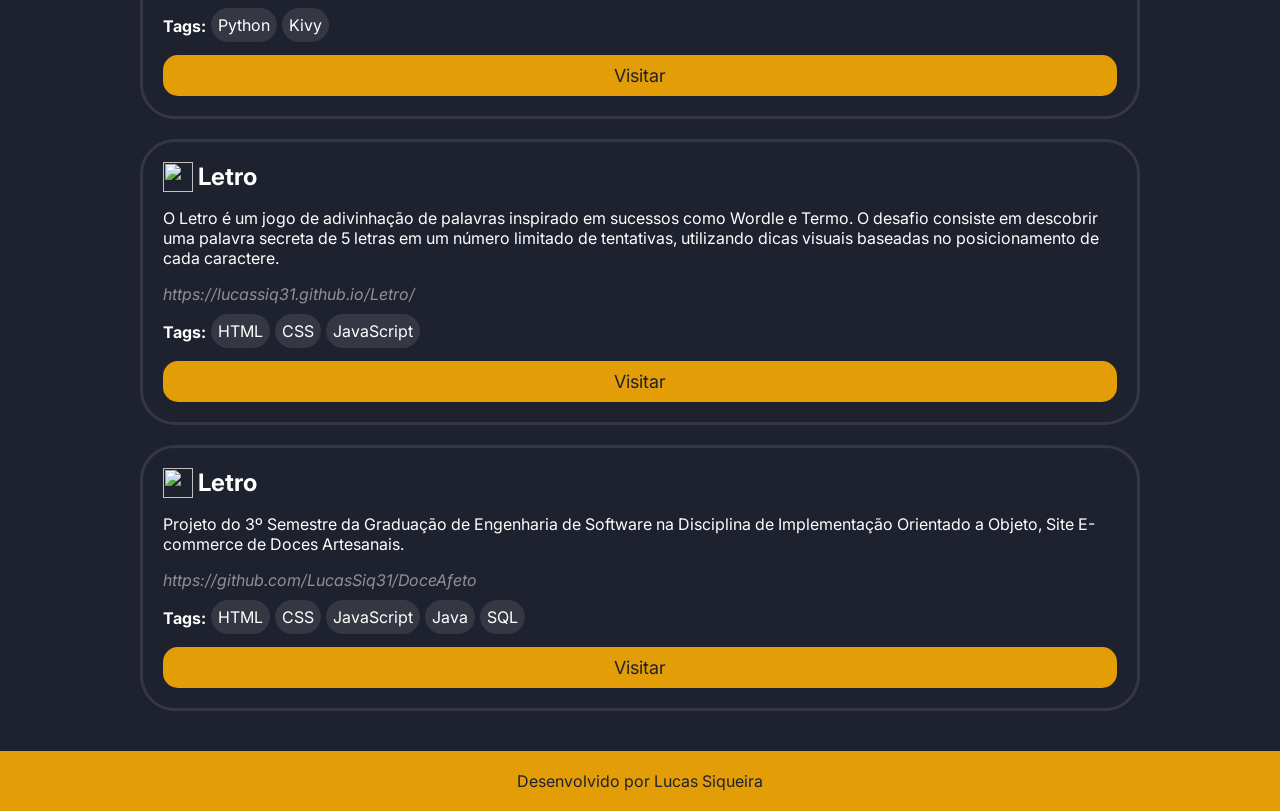
==== commit 128c2a80: "Update projetos.html" ====
--- a/projetos.html
+++ b/projetos.html
@@ -227,6 +227,25 @@
                 </div>
                 <button onclick="window.open('https://lucassiq31.github.io/Letro/')">Visitar</button>
             </div>
+
+            <div class="card_projeto">
+                <div>
+                    <img src='https://github.com/LucasSiq31/DoceAfeto/blob/main/web/img/logo.png?raw=true'/>
+                    <h2>Letro</h2>
+                </div>
+                <p>Projeto do 3º Semestre da Graduação de Engenharia de Software na Disciplina de Implementação Orientado a Objeto, Site E-commerce de Doces Artesanais.</p>
+                <p class="link">https://github.com/LucasSiq31/DoceAfeto</p>
+                <div class="tags">
+                    <b>Tags: </b>
+                    <p>HTML</p>
+                    <p>CSS</p>
+                    <p>JavaScript</p>
+                    <p>Java</p>
+                    <p>SQL</p>
+                </div>
+                <button onclick="window.open('https://github.com/LucasSiq31/DoceAfeto')">Visitar</button>
+            </div>
+            
         </div>
     </main>
 
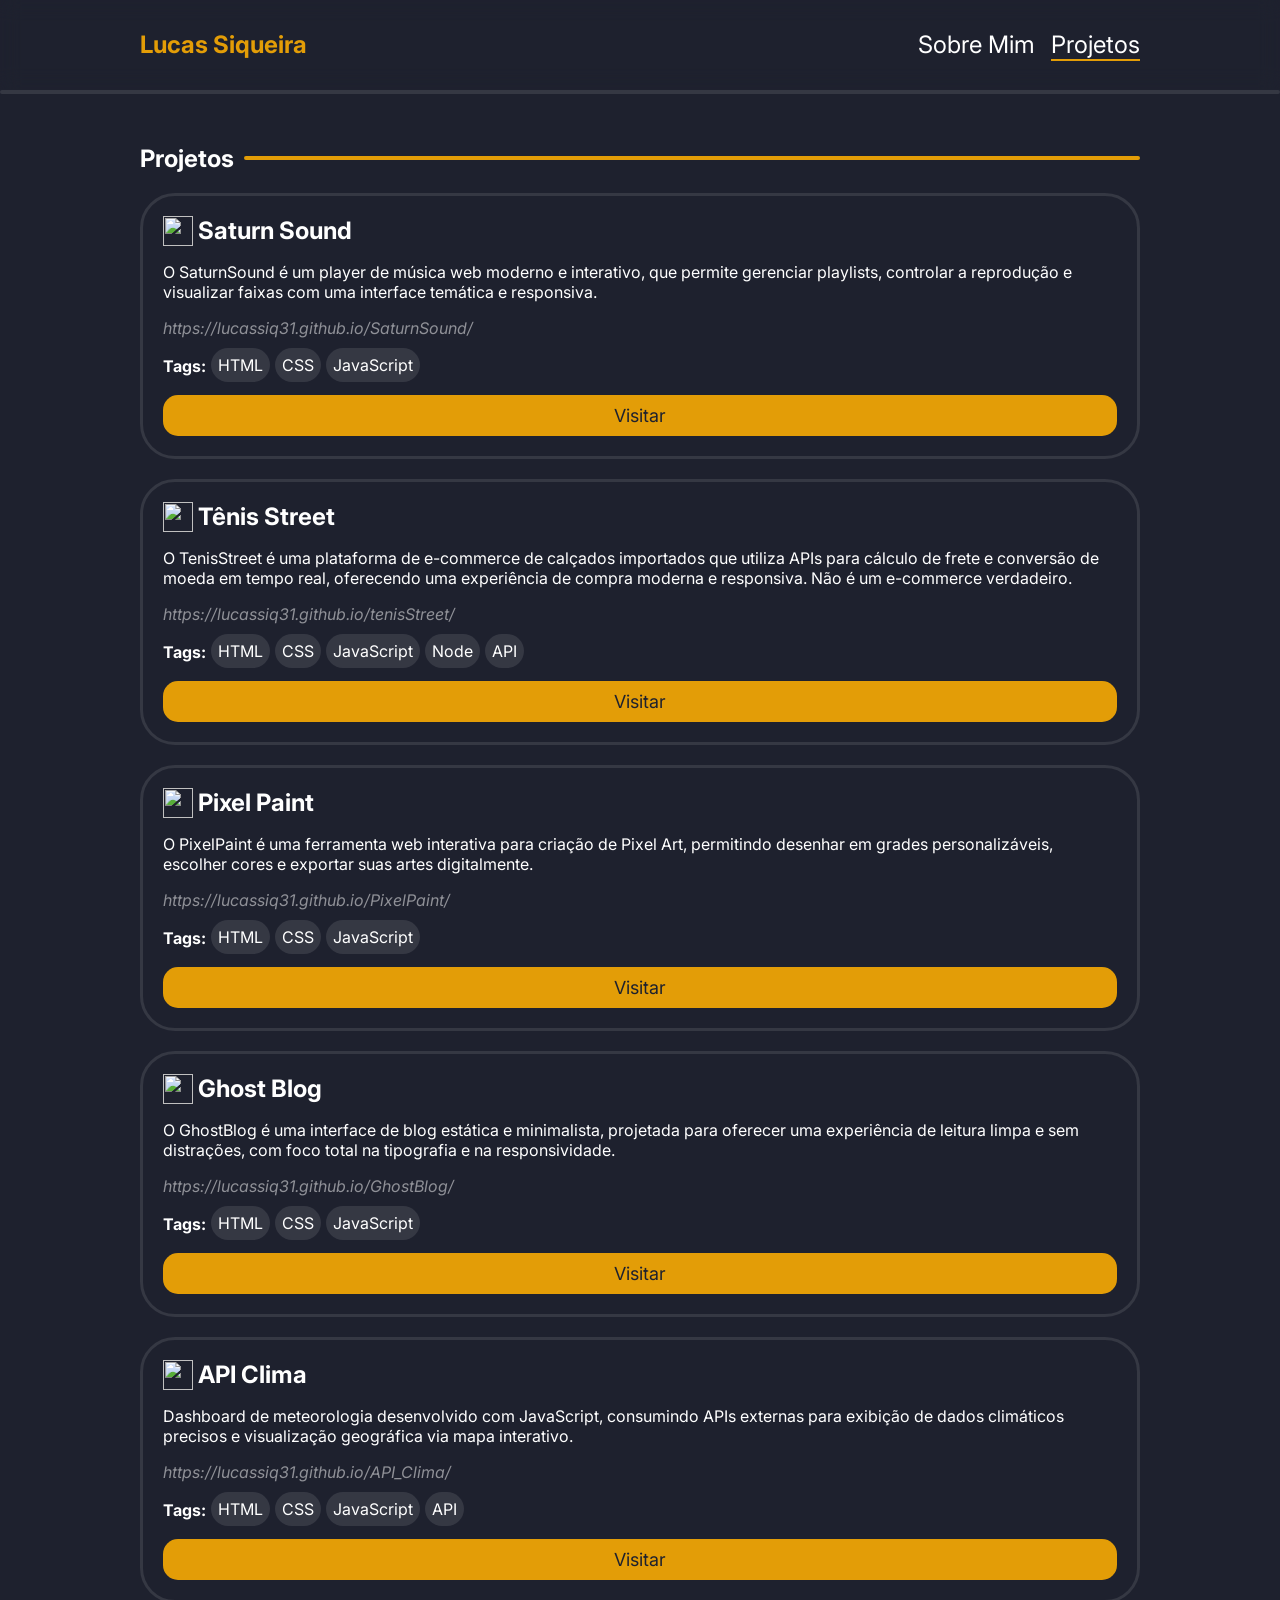
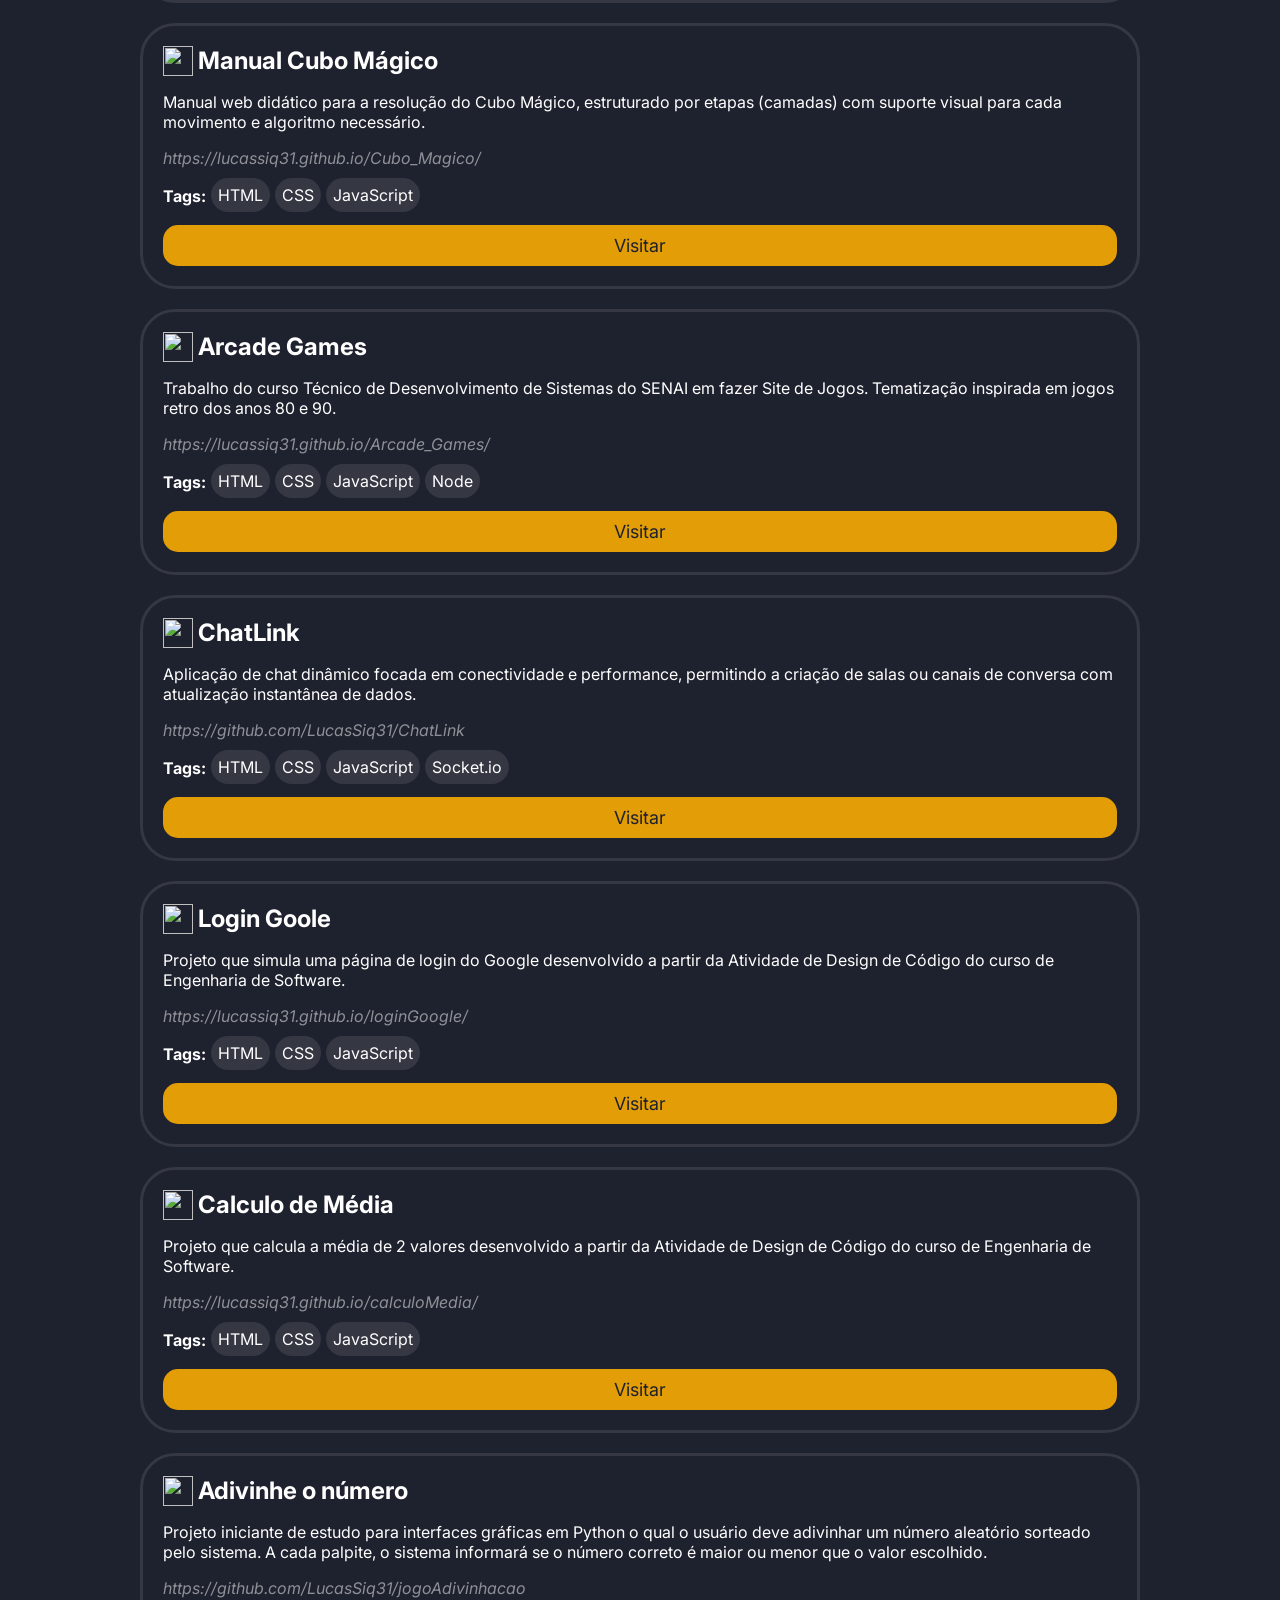
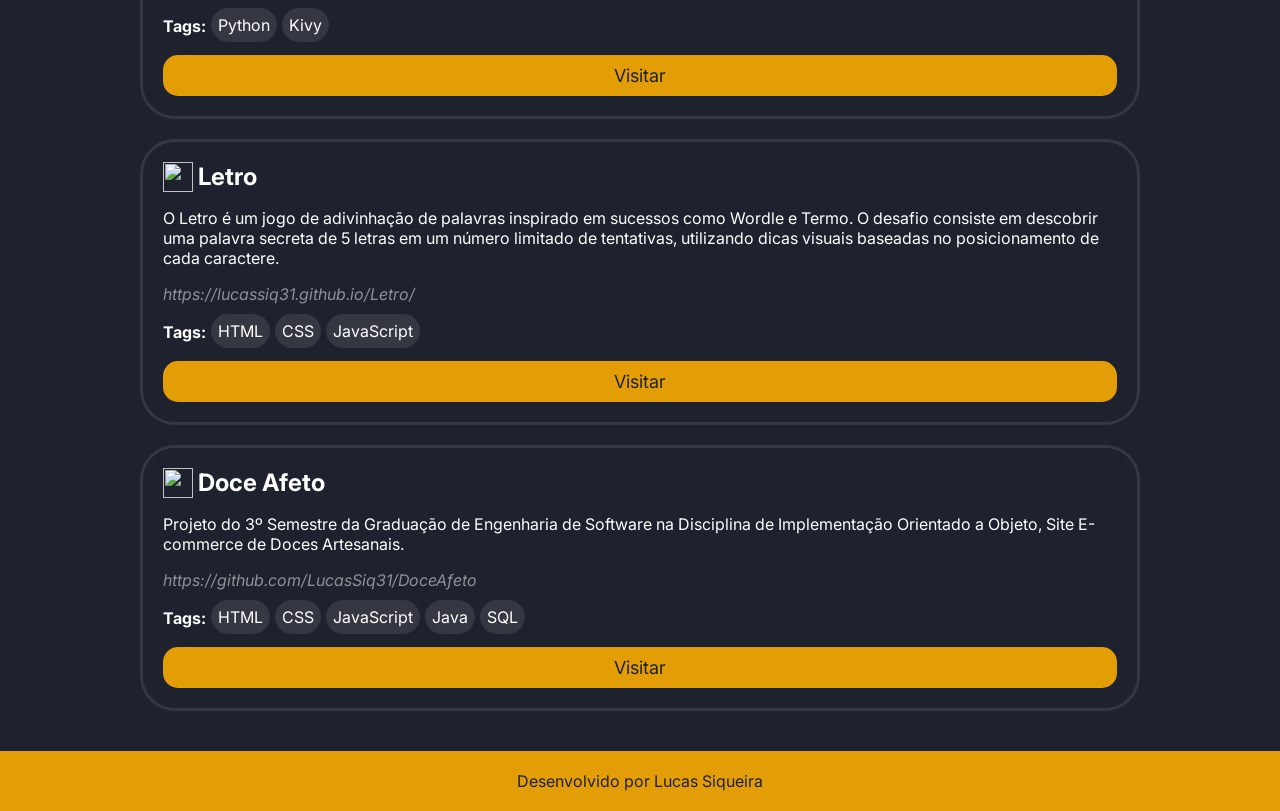
==== commit 514948c1: "Fix HTML encoding issues in projetos.html" ====
--- a/projetos.html
+++ b/projetos.html
@@ -231,7 +231,7 @@
             <div class="card_projeto">
                 <div>
                     <img src='https://github.com/LucasSiq31/DoceAfeto/blob/main/web/img/logo.png?raw=true'/>
-                    <h2>Letro</h2>
+                    <h2>Doce Afeto</h2>
                 </div>
                 <p>Projeto do 3º Semestre da Graduação de Engenharia de Software na Disciplina de Implementação Orientado a Objeto, Site E-commerce de Doces Artesanais.</p>
                 <p class="link">https://github.com/LucasSiq31/DoceAfeto</p>
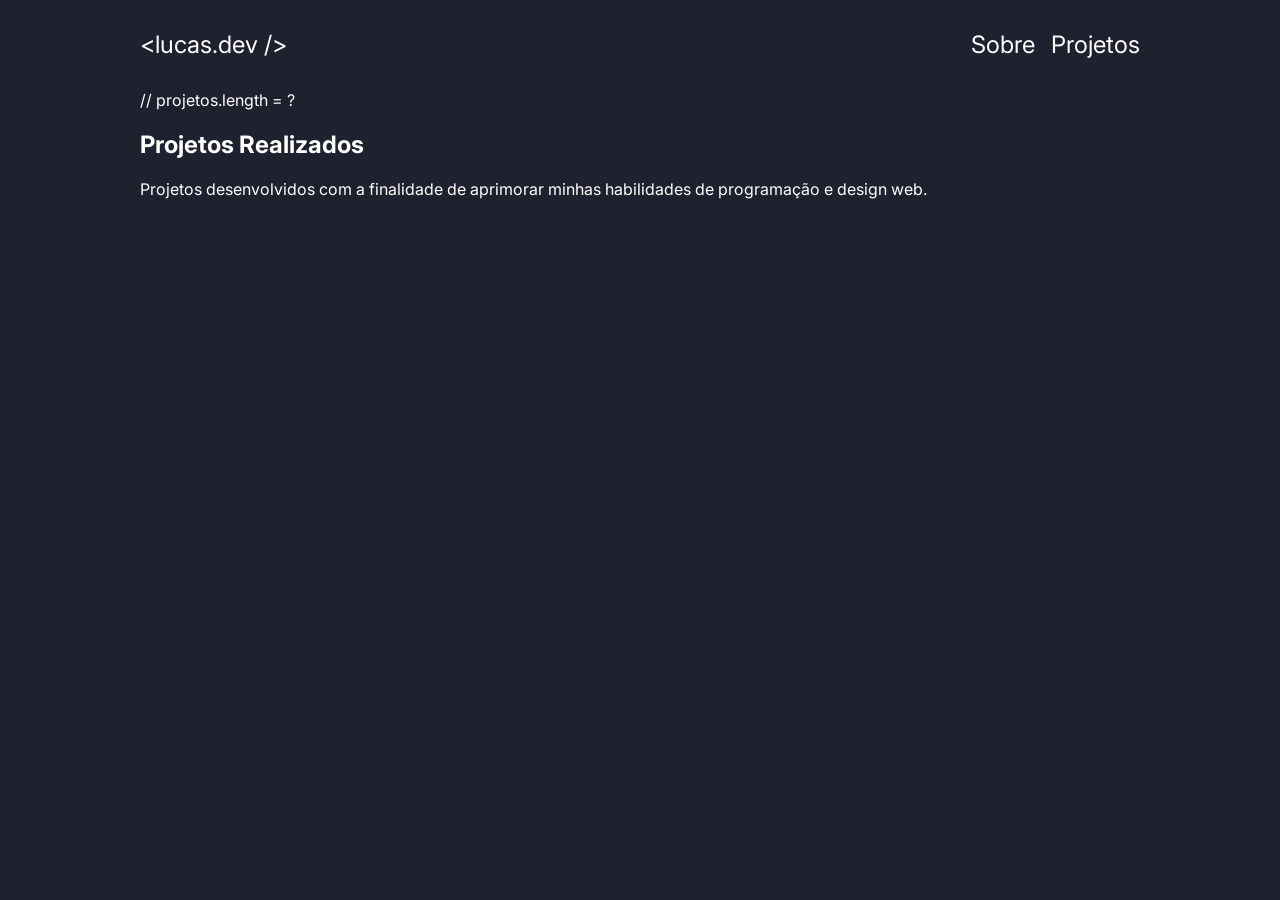
==== commit 93e9acce: "Update projetos.html" ====
--- a/projetos.html
+++ b/projetos.html
@@ -3,255 +3,40 @@
 <head>
     <meta charset="UTF-8">
     <meta name="viewport" content="width=device-width, initial-scale=1.0">
-    <title>Projetos | Lucas Siqueira</title>
-
+    <title>Projetos - Portifólio Lucas Siqueira</title>
     <link rel="stylesheet" href="style.css">
-    <link rel="shortcut icon" href="icons/favicon.png" type="image/x-icon">
+    <link rel="shortcut icon" href="coffee.png" type="image/x-icon">
 </head>
 <body>
-    <!-- Cabeçalho -->
     <header>
         <div class="container">
-            <p class="nome">Lucas Siqueira</p>
-
-            <!-- Link para as páginas -->
+            <p><<span>lucas.dev </span> /></p>
             <div>
-                <a href="index.html">Sobre Mim</a>
-                <a href="projetos.html" class="destaque">Projetos</a>
+                <a href="index.html">Sobre</a>
+                <a class="active" href="projetos.html">Projetos</a>
             </div>
         </div>
     </header>
-    <hr class="linha">
 
-    <!-- Corpo -->
     <main>
         <div class="container">
+
+            <!-- Começo -->
+            <section class="head">
+                <span id="numProjects" class="fade-up fade-up-1">// projetos.length = ?</span>
+                <h1 class="fade-up fade-up-2">Projetos <span>Realizados</span></h1>
+                <p class="desc fade-up fade-up-3">Projetos desenvolvidos com a finalidade de aprimorar minhas habilidades de programação e design web.</p>
+            </section>
+
+            <!-- Tags -->
+            <section id="tags" class="fade-up fade-up-4"></section>
+
             <!-- Projetos -->
-            <div class="titulo">
-                <h2>Projetos</h2>
-                <hr>
-            </div>
-
-            <div class="card_projeto">
-                <div>
-                    <img src='https://lucassiq31.github.io/SaturnSound/Icons/icon.png'/>
-                    <h2>Saturn Sound</h2>
-                </div>
-                <p>O SaturnSound é um player de música web moderno e interativo, que permite gerenciar playlists, controlar a reprodução e visualizar faixas com uma interface temática e responsiva.</p>
-                <p class="link">https://lucassiq31.github.io/SaturnSound/</p>
-                <div class="tags">
-                    <b>Tags: </b>
-                    <p>HTML</p>
-                    <p>CSS</p>
-                    <p>JavaScript</p>
-                </div>
-                <button onclick="window.open('https://lucassiq31.github.io/SaturnSound/')">Visitar</button>
-            </div>
-
-            <div class="card_projeto">
-                <div>
-                    <img src='https://lucassiq31.github.io/tenisStreet/Imagens/favicon.png'/>
-                    <h2>Tênis Street</h2>
-                </div>
-                <p>O TenisStreet é uma plataforma de e-commerce de calçados importados que utiliza APIs para cálculo de frete e conversão de moeda em tempo real, oferecendo uma experiência de compra moderna e responsiva. Não é um e-commerce verdadeiro.</p>
-                <p class="link">https://lucassiq31.github.io/tenisStreet/</p>
-                <div class="tags">
-                    <b>Tags: </b>
-                    <p>HTML</p>
-                    <p>CSS</p>
-                    <p>JavaScript</p>
-                    <p>Node</p>
-                    <p>API</p>
-                </div>
-                <button onclick="window.open('https://lucassiq31.github.io/tenisStreet/')">Visitar</button>
-            </div>
-
-            <div class="card_projeto">
-                <div>
-                    <img src='https://lucassiq31.github.io/PixelPaint/favicon.png'/>
-                    <h2>Pixel Paint</h2>
-                </div>
-                <p>O PixelPaint é uma ferramenta web interativa para criação de Pixel Art, permitindo desenhar em grades personalizáveis, escolher cores e exportar suas artes digitalmente.</p>
-                <p class="link">https://lucassiq31.github.io/PixelPaint/</p>
-                <div class="tags">
-                    <b>Tags: </b>
-                    <p>HTML</p>
-                    <p>CSS</p>
-                    <p>JavaScript</p>
-                </div>
-                <button onclick="window.open('https://lucassiq31.github.io/PixelPaint/')">Visitar</button>
-            </div>
-
-            <div class="card_projeto">
-                <div>
-                    <img src='https://lucassiq31.github.io/GhostBlog/img/logo.png'/>
-                    <h2>Ghost Blog</h2>
-                </div>
-                <p>O GhostBlog é uma interface de blog estática e minimalista, projetada para oferecer uma experiência de leitura limpa e sem distrações, com foco total na tipografia e na responsividade.</p>
-                <p class="link">https://lucassiq31.github.io/GhostBlog/</p>
-                <div class="tags">
-                    <b>Tags: </b>
-                    <p>HTML</p>
-                    <p>CSS</p>
-                    <p>JavaScript</p>
-                </div>
-                <button onclick="window.open('https://lucassiq31.github.io/GhostBlog/')">Visitar</button>
-            </div>
-
-            <div class="card_projeto">
-                <div>
-                    <img src='https://lucassiq31.github.io/API_Clima/dia.png'/>
-                    <h2>API Clima</h2>
-                </div>
-                <p>Dashboard de meteorologia desenvolvido com JavaScript, consumindo APIs externas para exibição de dados climáticos precisos e visualização geográfica via mapa interativo.</p>
-                <p class="link">https://lucassiq31.github.io/API_Clima/</p>
-                <div class="tags">
-                    <b>Tags: </b>
-                    <p>HTML</p>
-                    <p>CSS</p>
-                    <p>JavaScript</p>
-                    <p>API</p>
-                </div>
-                <button onclick="window.open('https://lucassiq31.github.io/API_Clima/')">Visitar</button>
-            </div>
-
-            <div class="card_projeto">
-                <div>
-                    <img src='https://lucassiq31.github.io/Cubo_Magico/img/logo.png'/>
-                    <h2>Manual Cubo Mágico</h2>
-                </div>
-                <p>Manual web didático para a resolução do Cubo Mágico, estruturado por etapas (camadas) com suporte visual para cada movimento e algoritmo necessário.</p>
-                <p class="link">https://lucassiq31.github.io/Cubo_Magico/</p>
-                <div class="tags">
-                    <b>Tags: </b>
-                    <p>HTML</p>
-                    <p>CSS</p>
-                    <p>JavaScript</p>
-                </div>
-                <button onclick="window.open('https://lucassiq31.github.io/Cubo_Magico/')">Visitar</button>
-            </div>
-
-            <div class="card_projeto">
-                <div>
-                    <img src='https://lucassiq31.github.io/Arcade_Games/imagens/favicon.png'/>
-                    <h2>Arcade Games</h2>
-                </div>
-                <p>Trabalho do curso Técnico de Desenvolvimento de Sistemas do SENAI em fazer Site de Jogos. Tematização inspirada em jogos retro dos anos 80 e 90.</p>
-                <p class="link">https://lucassiq31.github.io/Arcade_Games/</p>
-                <div class="tags">
-                    <b>Tags: </b>
-                    <p>HTML</p>
-                    <p>CSS</p>
-                    <p>JavaScript</p>
-                    <p>Node</p>
-                </div>
-                <button onclick="window.open('https://lucassiq31.github.io/Arcade_Games/')">Visitar</button>
-            </div>
-
-            <div class="card_projeto">
-                <div>
-                    <img src='https://raw.githubusercontent.com/LucasSiq31/ChatLink/refs/heads/main/public/imagens/favicon.ico'/>
-                    <h2>ChatLink</h2>
-                </div>
-                <p>Aplicação de chat dinâmico focada em conectividade e performance, permitindo a criação de salas ou canais de conversa com atualização instantânea de dados.</p>
-                <p class="link">https://github.com/LucasSiq31/ChatLink</p>
-                <div class="tags">
-                    <b>Tags: </b>
-                    <p>HTML</p>
-                    <p>CSS</p>
-                    <p>JavaScript</p>
-                    <p>Socket.io</p>
-                </div>
-                <button onclick="window.open('https://github.com/LucasSiq31/ChatLink')">Visitar</button>
-            </div>
-
-            <div class="card_projeto">
-                <div>
-                    <img src='https://lucassiq31.github.io/loginGoogle/img/google.png'/>
-                    <h2>Login Goole</h2>
-                </div>
-                <p>Projeto que simula uma página de login do Google desenvolvido a partir da Atividade de Design de Código do curso de Engenharia de Software.</p>
-                <p class="link">https://lucassiq31.github.io/loginGoogle/</p>
-                <div class="tags">
-                    <b>Tags: </b>
-                    <p>HTML</p>
-                    <p>CSS</p>
-                    <p>JavaScript</p>
-                </div>
-                <button onclick="window.open('https://lucassiq31.github.io/loginGoogle/')">Visitar</button>
-            </div>
-            
-            <div class="card_projeto">
-                <div>
-                    <img src='https://lucassiq31.github.io/calculoMedia/icon.png'/>
-                    <h2>Calculo de Média</h2>
-                </div>
-                <p>Projeto que calcula a média de 2 valores desenvolvido a partir da Atividade de Design de Código do curso de Engenharia de Software.</p>
-                <p class="link">https://lucassiq31.github.io/calculoMedia/</p>
-                <div class="tags">
-                    <b>Tags: </b>
-                    <p>HTML</p>
-                    <p>CSS</p>
-                    <p>JavaScript</p>
-                </div>
-                <button onclick="window.open('https://lucassiq31.github.io/calculoMedia/')">Visitar</button>
-            </div>
-
-            <div class="card_projeto">
-                <div>
-                    <img src='https://raw.githubusercontent.com/LucasSiq31/jogoAdivinhacao/refs/heads/main/img/Logo.png'/>
-                    <h2>Adivinhe o número</h2>
-                </div>
-                <p>Projeto iniciante de estudo para interfaces gráficas em Python o qual o usuário deve adivinhar um número aleatório sorteado pelo sistema. A cada palpite, o sistema informará se o número correto é maior ou menor que o valor escolhido.</p>
-                <p class="link">https://github.com/LucasSiq31/jogoAdivinhacao</p>
-                <div class="tags">
-                    <b>Tags: </b>
-                    <p>Python</p>
-                    <p>Kivy</p>
-                </div>
-                <button onclick="window.open('https://github.com/LucasSiq31/jogoAdivinhacao')">Visitar</button>
-            </div>
-
-            <div class="card_projeto">
-                <div>
-                    <img src='https://lucassiq31.github.io/Letro/img/favicon.png'/>
-                    <h2>Letro</h2>
-                </div>
-                <p>O Letro é um jogo de adivinhação de palavras inspirado em sucessos como Wordle e Termo. O desafio consiste em descobrir uma palavra secreta de 5 letras em um número limitado de tentativas, utilizando dicas visuais baseadas no posicionamento de cada caractere.</p>
-                <p class="link">https://lucassiq31.github.io/Letro/</p>
-                <div class="tags">
-                    <b>Tags: </b>
-                    <p>HTML</p>
-                    <p>CSS</p>
-                    <p>JavaScript</p>
-                </div>
-                <button onclick="window.open('https://lucassiq31.github.io/Letro/')">Visitar</button>
-            </div>
-
-            <div class="card_projeto">
-                <div>
-                    <img src='https://github.com/LucasSiq31/DoceAfeto/blob/main/web/img/logo.png?raw=true'/>
-                    <h2>Doce Afeto</h2>
-                </div>
-                <p>Projeto do 3º Semestre da Graduação de Engenharia de Software na Disciplina de Implementação Orientado a Objeto, Site E-commerce de Doces Artesanais.</p>
-                <p class="link">https://github.com/LucasSiq31/DoceAfeto</p>
-                <div class="tags">
-                    <b>Tags: </b>
-                    <p>HTML</p>
-                    <p>CSS</p>
-                    <p>JavaScript</p>
-                    <p>Java</p>
-                    <p>SQL</p>
-                </div>
-                <button onclick="window.open('https://github.com/LucasSiq31/DoceAfeto')">Visitar</button>
-            </div>
-            
+            <section id="projects" class="fade-up fade-up-5"></section>
         </div>
     </main>
 
-    <footer>
-        Desenvolvido por Lucas Siqueira
-    </footer>
+    <script src="projetos.js"></script>
+    <script src="script.js"></script>
 </body>
-
 </html>
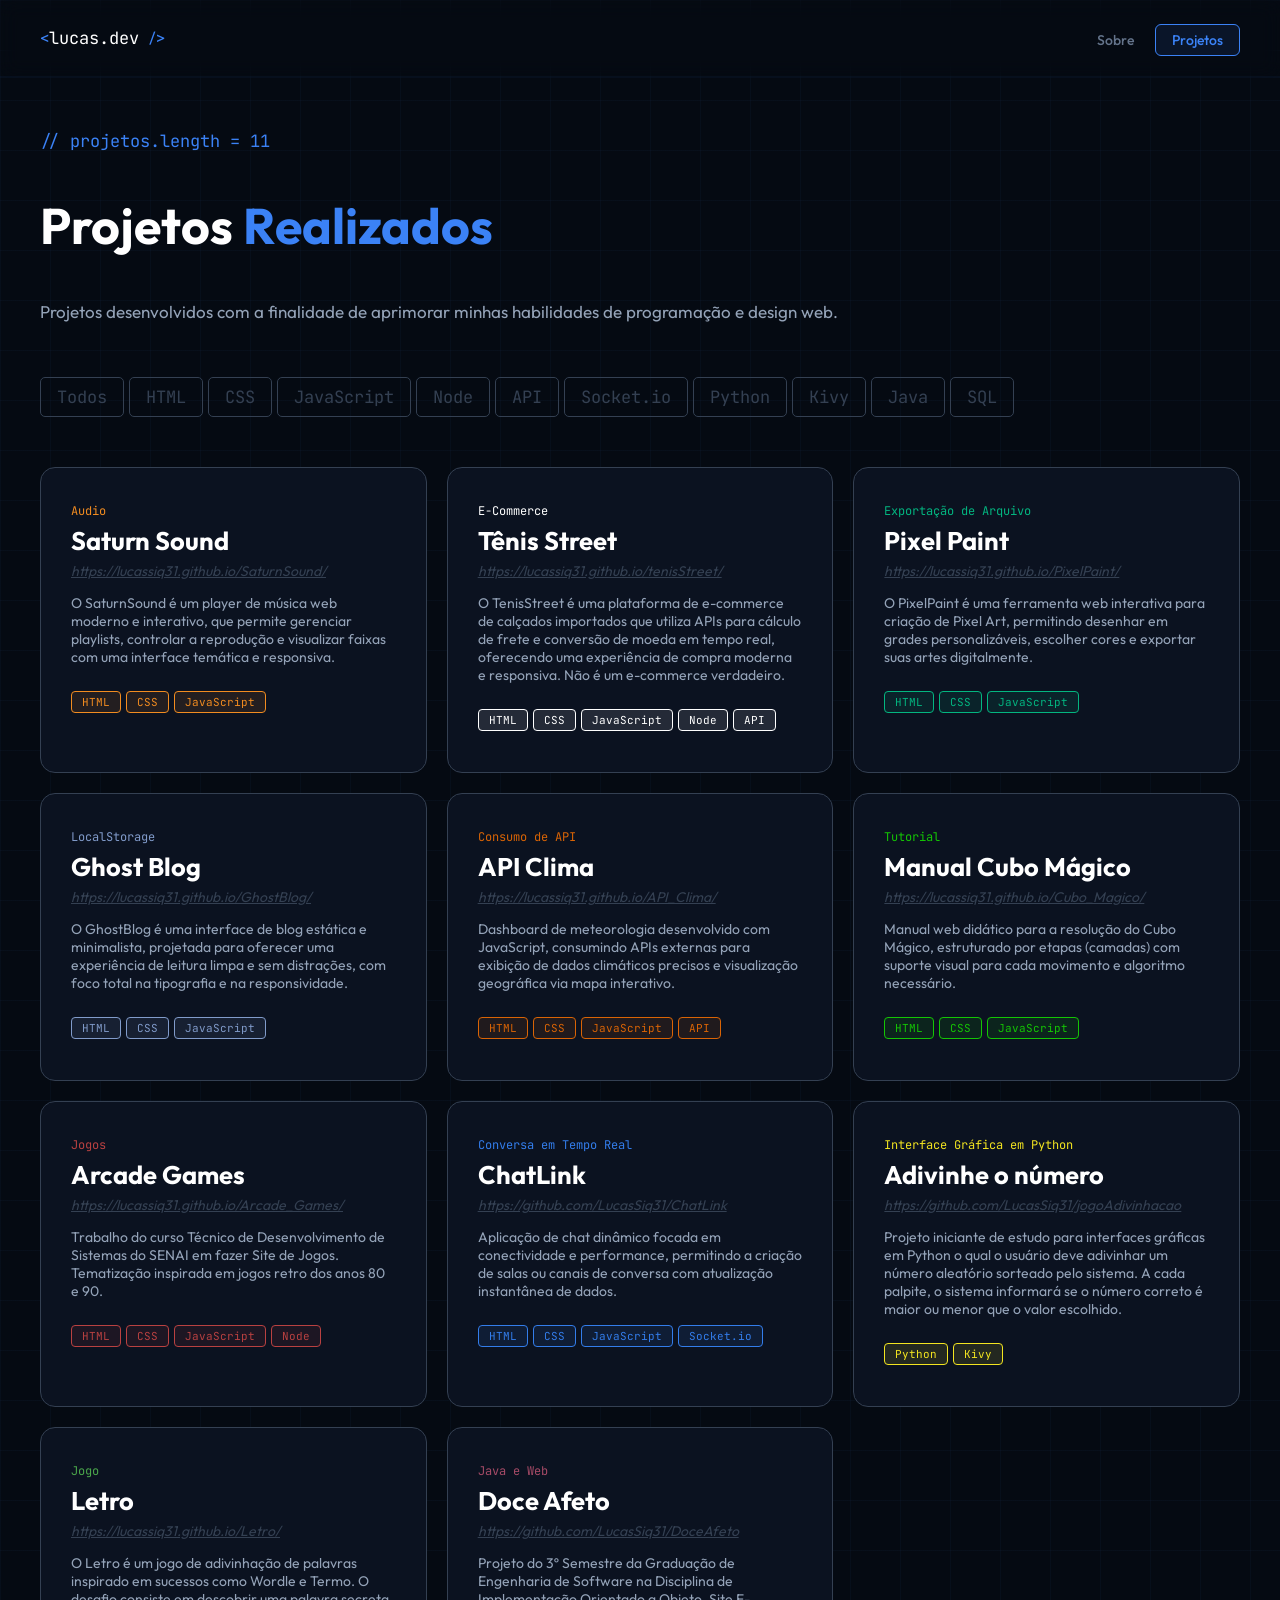
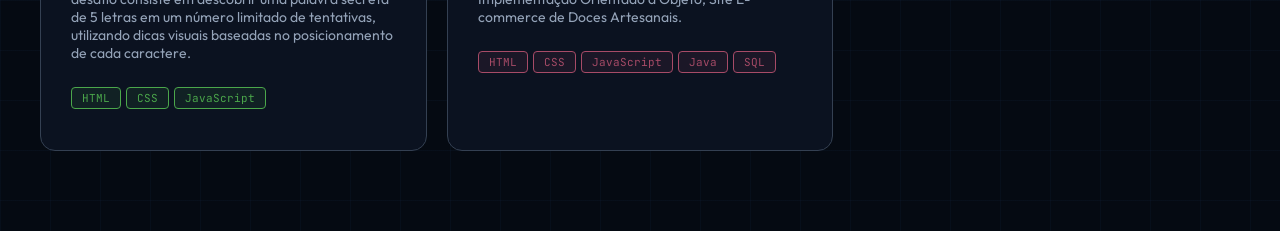
==== commit 2385e923: "Add files via upload" ====
--- a/projetos.html
+++ b/projetos.html
@@ -39,4 +39,4 @@
     <script src="projetos.js"></script>
     <script src="script.js"></script>
 </body>
-</html>
+</html>
--- a/style.css
+++ b/style.css
@@ -1,297 +1,445 @@
-@import url('https://fonts.googleapis.com/css2?family=Inter:ital,opsz,wght@0,14..32,100..900;1,14..32,100..900&display=swap');
-
-*{
-    font-family: Inter;
+@import url('https://fonts.googleapis.com/css2?family=JetBrains+Mono:ital,wght@0,100..800;1,100..800&family=Outfit:wght@100..900&display=swap');
+
+html{
+    scroll-behavior: smooth;
+}
+
+body{
+    background-color: #050a12;
+    background-image: 
+        linear-gradient(rgba(59, 130, 246, 0.04) 1px, transparent 1px),
+        linear-gradient(90deg, rgba(59, 130, 246, 0.04) 1px, transparent 1px);
+    background-size: 50px 50px;
+
+    font-family: Outfit;
+    margin: 0px;
+    font-size: 17px;
+}
+
+::-webkit-scrollbar {
+  width: 4px;
+}
+::-webkit-scrollbar-track {
+  background: transparent;
+}
+::-webkit-scrollbar-thumb {
+  background: rgba(59, 130, 246, 0.3);
+  border-radius: 2px;
+}
+::-webkit-scrollbar-thumb:hover {
+  background: rgba(59, 130, 246, 0.5);
+}
+.container{
+    max-width: 1200px;
+    margin: 0 auto;
     color: white;
-}
-
-body{
-    background-color: #1e212e;
-    margin: 0px;
-    margin-top: 90px;
-}
-
-.container{
-    max-width: 1000px;
-    margin: 0 auto;
-    padding: 0 30px 0 30px
-}
-
-/* CSS HEADER */
+    padding: 0 20px;
+}
+
 header{
-    font-size: x-large;
     position: fixed;
     top: 0;
     width: 100%;
     backdrop-filter: blur(10px); /* Intensidade do desfoque */
     -webkit-backdrop-filter: blur(10px);
+    border-bottom: 2px solid rgba(59, 130, 246, 0.05);
+    padding: 10px 0;
+}
+header p{
+    color: #3b82f6;
+}
+header span{
+    font-family: "JetBrains Mono", monospace;
+    color: white;
+}
+
+header a{
+    padding: 6px 16px;
+    border-radius: 6px;
+    background-color: transparent;
+    color: #64748b;
+    border: 1px solid transparent;
+    text-decoration: none;
+    font-weight: 500;
+    font-size: 14px;
+    transition: 0.3s;
+}
+
+header .active{
+    border-color: #3b82f6;
+    background-color: rgba(59, 130, 246, 0.1);
+    color: #3b82f6;
+}
+
+header a:hover{
+    color: #3b82f6;
 }
 
 header .container{
-    padding: 30px;
     display: flex;
     justify-content: space-between;
-}
-
-.nome{
-    color: #e39d07;
-    font-weight: bold;
-}
-
-header p{margin: 0px;}
-
-header a{
-    margin-left: 10px;
+    align-items: center;
+}
+
+main{
+    margin-top: 80px;
+    margin-bottom: 80px;
+}
+
+section{
+    margin: 50px 0px;
+}
+
+main span{
+    color: #3b82f6;
+    font-family: "JetBrains Mono", monospace;
+}
+
+.aboutMe{
+    margin-top: 130px;
+    display: grid;
+    grid-template-columns: 1fr 320px;
+    gap: 20px;
+}
+
+.head{
+    margin-top: 130px;
+}
+
+h1{
+    font-size: 50px;
+    overflow-wrap: break-word;
+}
+h1 span{
+    font-family: Outfit;
+}
+
+.aboutMe p{
+    line-height: 1.7;
+    color: #94a3b8;
+    margin-bottom: 30px;
+    align-items: center
+}
+
+.index a{
+    padding: 6px 16px;
+    border-radius: 6px;
+    border: 1px solid #3b82f6;
+    background-color: rgba(59, 130, 246, 0.1);
+    color: #3b82f6;
     text-decoration: none;
+    font-weight: 500;
+    font-size: 14px;
     transition: 0.3s;
-}
-header a:hover{
-    color: #e0811b;
+    white-space: nowrap;
+    display: block;
+    width: fit-content;
+}
+
+.btn-link{
+    display: flex;
+    flex-wrap: wrap;
+    gap: 5px;
+}
+
+.aboutMe a:first-child{
+    color: white;
+    background: linear-gradient(45deg,rgba(59, 130, 246, 1) 0%, rgba(96, 154, 247, 1) 100%);
+}
+
+.index a:hover{
+    box-shadow: 0px 0px 6px 3px rgba(59, 130, 246, 0.5);
+    -webkit-box-shadow: 0px 0px 6px 3px rgba(59, 130, 246, 0.5);
+}
+
+.imgBox{
+    border-radius: 50%;
+    padding: 10px;
+    border: 1px solid rgba(59, 130, 246, 0.4);
+    aspect-ratio: 1/1;
+    animation: border-pulse infinite 5s;
+}
+.imgBox img{
+    width: 100%;
+    border-radius: 50%;
+    aspect-ratio: 1/1;
+    display: block
+}
+
+@keyframes border-pulse {
+    0%, 100% { box-shadow: 0 0 0 0 rgba(59, 130, 246, 0.4); }
+    50% { box-shadow: 0 0 0 8px rgba(59, 130, 246, 0); }
+}
+
+.box-card{
+    padding: 40px;
+    background: linear-gradient(135deg, rgba(59, 130, 246, 0.1), rgba(59, 130, 246, 0.04));
+    border: 1px solid #3b82f6;
+    border-radius: 20px;
+}
+
+ul, .desc{
+    line-height: 1.7;
+    color: #94a3b8;
+}
+
+.experience{
+    display: grid;
+    grid-template-columns: 1fr 1fr;
+    gap: 40px;
+}
+
+.experience span{
+    margin-bottom: 30px;
+    display: block;
+}
+
+.tools{
+    display: grid;
+    grid-template-columns: repeat(auto-fill, minmax(80px, 1fr));
+    gap: 10px;
+}
+
+.tools div{
+    padding: 15px;
+    border: 1px solid rgba(59, 130, 246, 0.4);
+    border-radius: 10px;
+}
+
+.stepper{
+    padding: 0;
+}
+
+ol li {
+    position: relative;
+    display: flex;
+    gap: 1rem;
+    padding-bottom: 1rem;
+}
+
+ol li:not(:last-child):after {
+    content: "";
+    position: absolute;
+    left: 0;
+    top: 0;
+    bottom: 0;
+    transform: translateX(9.5px);
+    width: 1px;
+    background-color: rgba(59, 130, 246, 0.4);
+}
+
+ol li:before {
+    --size: 20px;
+    content: "";
+    position: relative;
+    z-index: 1;
+    flex: 0 0 var(--size);
+    height: var(--size);
+    border-radius: 50%;
+    background-color: #050a12;
+    border: 5px solid #3b82f6;
+    box-sizing: border-box;
+    box-shadow: 0px 0px 6px 3px rgba(59, 130, 246, 0.5);
+    -webkit-box-shadow: 0px 0px 6px 3px rgba(59, 130, 246, 0.5);
+}
+
+ol li p{
+    color: #94a3b8;
+}
+
+#contact svg{
+    width: 20px;
+    height: 20px;
+}
+
+#contact svg path{
+    stroke: #3b82f6;
+}
+
+#contact a span{
+    color: #94a3b8;
+    white-space: nowrap;
+
+}
+
+#contact a{
+    display: flex;
+    width: min-content;
+    align-items: center;
+    gap: 5px;
+    background-color: rgba(255, 255, 255, 0.04);
+    border-color: #64748b;
+}
+
+.contact-cards{
+    display: flex;
+    gap: 5px;
+    flex-wrap: wrap;
+}
+
+#contact p{
+    color: #94a3b8;
+}
+
+/* Card Projeto */
+.card-project{
+    background: #0b1220;
+    border-radius: 15px;
+    box-sizing: border-box;
     transition: 0.3s;
-}
-
-.destaque{
-    border-bottom: 2px solid #e39d07;
-}
-
-.linha{
-    border: 2px solid rgb(255, 255, 255, 0.1);
+    overflow: hidden;
+    border: 1px solid #344052;
+    display: block;
+    text-decoration: none;
+    color: white;
+}
+
+.card-project:hover{
+    background: #101829;
+    border-color: #4568a1;
+    box-shadow: rgba(59, 130, 246, 0.12) 0px 12px 40px;
+    -webkit-box-shadow: rgba(59, 130, 246, 0.12) 0px 12px 40px;
+}
+
+.project-info{
+    padding: 25px 30px 30px 30px;
+}
+
+.card-project .line{
+    opacity: 0;
+    width: 100%;
+    height: 5px;
+    transition: 0.3s;
+    background: linear-gradient(90deg, #3b82f6, rgba(59, 130, 246, 0.04));
+}
+
+.card-project:hover .line{
+    opacity: 1;
+}
+.card-project span{
+    font-size: 12px;
+}
+
+.card-project h2{
+    margin: 5px 0;
+}
+
+.card-project p{
+    color: #94a3b8;
+    font-size: 14px;
+}
+
+.tags{
+    display: flex;
+    flex-wrap: wrap;
+    gap: 5px;
+}
+
+.tags p{
+    font-family: "JetBrains Mono", monospace;
+    color: #3b82f6;
+    border: 1px solid #3b82f6;
+    font-size: 11px;
+    padding: 3px 10px;
+    border-radius: 4px;
+}
+
+.link{
+    font-size: 14px;
+    text-decoration: underline;
+    font-style: italic;
+    margin-top: 0px;
+    color: #344052 !important;
+}
+
+#projects{
+    display: grid;
+    grid-template-columns: repeat(auto-fill, minmax(380px, 1fr));
+    gap: 20px;
+}
+
+#tags{
+    display: flex;
+    flex-wrap: wrap;
+    gap: 5px;
+}
+
+#tags input{
+    display: none;
+}
+
+#tags label{
+    margin: 0;
+    color: #344052;
+    font-family: "JetBrains Mono", monospace;
+    padding: 8px 16px;
+    border: 1px solid #344052;
     border-radius: 5px;
-    margin-bottom: 30px;
-}
-
-/* CSS MAIN - SOBRE MIM */
-
-.titulo{
-    display: flex;
-    align-items: center;
-    margin-top: 30px;
-}
-
-.titulo h2{
-    padding-right: 10px;
+    transition: 0.3s;
     white-space: nowrap;
-}
-.titulo hr{
-    width: 100%;
-    height: 0px;
-    border: 2px solid #e39d07;
-    border-radius: 5px;
-}
-
-.informacoes{
-    display: flex;
-    align-items: center;
-    font-size: x-large;
-}
-.fotoPerfil{
-    width: 300px;
-    height: 300px;
-    border-radius: 50%;
-    margin-right: 30px;
-}
-
-.informacoes span{
-    /* color: #E39D07; */
-    background: -webkit-linear-gradient(#e39d07, #e0811b);
-    -webkit-background-clip: text;
-    -webkit-text-fill-color: transparent;
-}
-
-.informacoes p, .card_contato p{
-    color: rgb(255, 255, 255, 0.5);
-    font-style: italic;
-}
-
-.resumo{
-    font-size: large;
-}
-
-li{
-    font-size: large;
-}
-
-ul li::marker {
-  color: #E39D07; /* cor da bolinha */
-}
-
-.ferramentas{
-    display: flex;
-    justify-content: center;
-    flex-wrap: wrap;
-    gap: 10px;
-}
-.ferramentas div{
-    padding: 20px;
-    border: 3px solid #e39d07;
-    border-radius: 30px;
-    transition: 0.3s;
-}
-.ferramentas div:hover{
-    transform: translateY(-10px);
-    transition: 0.3s;
-}
-
-.ferramentas img{
-    width: 60px;
-    height: 60px;
-}
-
-.card_contato{
-    display: flex;
-    margin-bottom: 20px;
-    padding: 15px;
-    border: 3px solid rgb(255, 255, 255, 0.1);
-    border-radius: 35px;
-    text-decoration: none;
-    transition: 0.3s;
-}
-.card_contato:hover{
-    border: 3px solid #E39D07;
-    scale: 1.01;
-    transition: 0.3s;
-}
-
-.card_contato img{
-    background: linear-gradient(135deg,#e39d07 0%, #e0811b 100%);
-    margin-right: 20px;
-    width: 60px;
-    height: 60px;
-    padding: 20px;
-    border-radius: 15px;
-}
-
-.card_contato h2, .card_contato p{
-    margin: 0px;
-}
-
-.card_contato div{
-    display: flex;
-    flex-direction: column;
-    justify-content: space-evenly
-}
-
-/* CSS MAIN - PROJETOS */
-.card_projeto{
-    padding: 20px;
-    border: 3px solid rgb(255, 255, 255, 0.1);
-    border-radius: 35px;
-    margin-bottom: 20px;
-}
-.card_projeto div{
-    display: flex;
-    align-items: center;
-    flex-wrap: wrap
-}
-.card_projeto img{
-    width: 30px;
-    height: 30px;
-    margin-right: 5px;
-}
-.card_projeto h2{
-    margin: 0;
-}
-.link{
-    color: rgb(255, 255, 255, 0.5);
-    font-style: italic;
-    margin: 0;
-    overflow-wrap: break-word;
-}
-.tags{margin: 10px 0;}
-.tags b{
-    margin-right: 5px;
-}
-.tags p{
-    background-color: rgb(255, 255, 255, 0.1);
-    padding: 7px;
-    border-radius: 30px;
-    margin: 0 5px 3px 0;
-
-}
-.card_projeto button{
-    width: 100%;
-    text-align: center;
-    background-color: #e39d07;
-    text-decoration: none;
-    padding: 10px;
-    font-size: large;
-    border: 0;
-    color: #1e212e;
-    border-radius: 15px;
-    cursor: pointer;
-    transition: 0.3s;
-}
-.card_projeto button:hover{
-    background-color: #e0811b;
-    scale: 1.01;
-    transition: 0.3s;
-}
-
-/* CSS RODAPÉ */
-footer{
-    background-color: #e39d07;
-    text-align: center;
-    color: #1e212e;
-    padding: 20px;
-    margin-top: 40px;
-}
-
-/* Media Query */
-@media (max-width: 740px){
-    header{
-    font-size: large;
-    }
-
-    .informacoes{
-        font-size: large;
-    }
-        
-    .resumo{
-        font-size: medium;
-    }
-
-    li{
-        font-size: medium;
-    }
-    .card_projeto button{
-        font-size: medium;
-    }
-
-    .fotoPerfil{
-        width: 200px;
-        height: 200px;
-        margin-right: 20px;
-    }
-}
-
-@media (max-width: 550px){
-    header a{
-        font-size: small;
-    }
-    .informacoes{
+    display: block;
+    width: fit-content;
+}
+
+#tags input:checked + label {
+  color: #3b82f6;
+  border-color: #3b82f6;
+  background-color: rgba(59, 130, 246, 0.1);
+}
+
+/* Animação */
+@keyframes fadeUp {
+    from {
+        opacity: 0;
+        transform: translateY(24px);
+    }
+    to {
+        opacity: 1;
+        transform: translateY(0);
+    }
+}
+
+.fade-up {
+  animation: fadeUp 0.6s cubic-bezier(0.16, 1, 0.3, 1) both;
+}
+
+.fade-up-1 { animation-delay: 0.05s; }
+.fade-up-2 { animation-delay: 0.12s; }
+.fade-up-3 { animation-delay: 0.19s; }
+.fade-up-4 { animation-delay: 0.26s; }
+.fade-up-5 { animation-delay: 0.33s; }
+.fade-up-6 { animation-delay: 0.4s; }
+
+/* Responsividade */
+@media (max-width: 700px){
+    .aboutMe{
         display: flex;
-        align-items: center;
-        flex-direction: column;
-        text-align: center;
-    }
-    .fotoPerfil{
-        margin-right: 0px;
-    }
-    .card_contato{
-        padding: 10px;
-        border-radius: 20px;
-    }
-    .card_contato img{
-        margin-right: 10px;
-        width: 30px;
-        height: 30px;
-        padding: 10px;
-        border-radius: 10;
-    }
-    .card_contato h2{
-        font-size: medium;
-    }
-    .card_contato p{
-        font-size: small;
-    }
-}+        flex-direction: column-reverse;
+    }
+
+    .imgBox{
+        max-width: 300px;
+        margin: 0 auto;
+    }
+    .box-card{
+        padding: 20px;
+    }
+    .experience{
+        grid-template-columns: 1fr;
+    }
+}
+
+@media (max-width: 500px){
+    .contact-cards span{
+        display: none;
+    }
+
+    .contact-cards svg{
+        width: 40px;
+        height: 40px;
+    }
+
+    #projects{
+        grid-template-columns: 1fr;
+    }
+}
